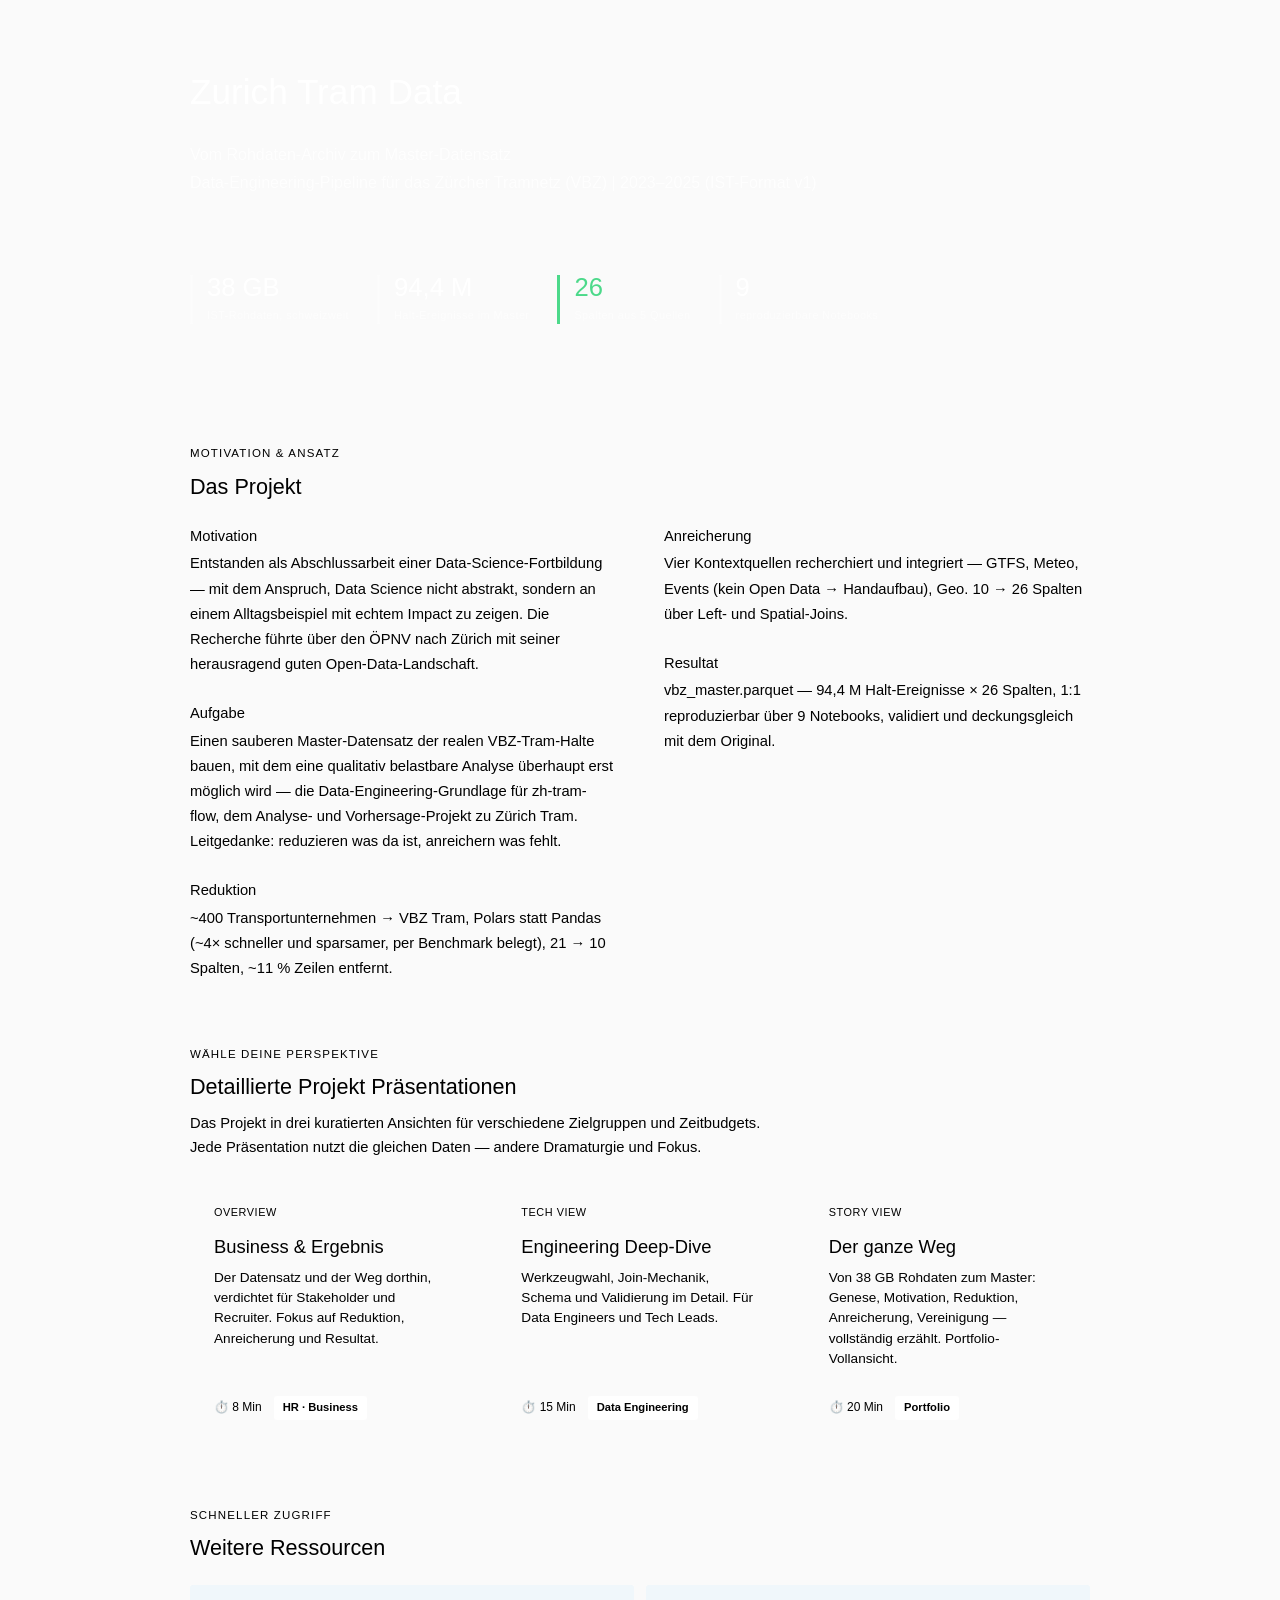
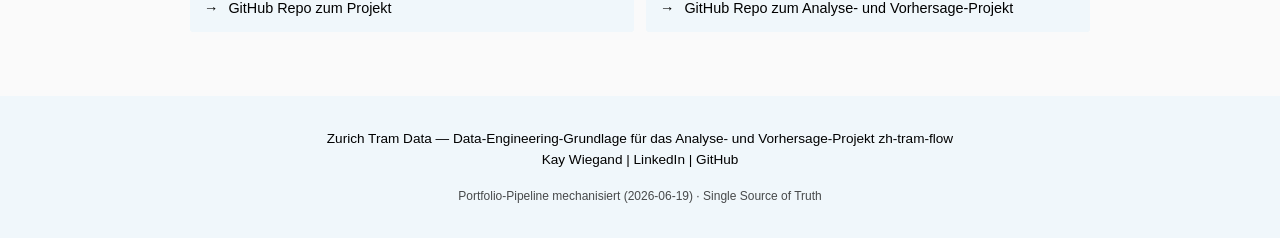
==== public/index.html @ 6fe92a24 "docs: Hub neu generiert (About-Spalten-Fix)" ====
<!DOCTYPE html>
<!--
  ⚙️  GENERIERT von scripts/generate_index_from_portfolio.py aus public/md/portfolio.md.
  NICHT public/index.html direkt editieren — wird beim nächsten Lauf überschrieben.
  Layout + kuratierte Hub-Copy hier im Template ändern.
  Dynamische Werte ({{...}}) kommen aus portfolio.md (Name, Zeitraum, URLs).

  Farb-/Typo-Tokens kommen per <link> aus css/slides.css (selbe Datei wie die Slides,
  wird von generate_html_from_json.py bereits nach public/css/ kopiert) — ein Theme-
  Wechsel (--card/--card-border in slides.css) zieht damit Hub und Slides gleichzeitig.
-->
<html lang="de">
<head>
  <meta charset="UTF-8">
  <meta name="viewport" content="width=device-width, initial-scale=1.0">
  <title>Zurich Tram Data — Portfolio</title>
  <link rel="stylesheet" href="css/slides.css">
  <style>
    * { margin: 0; padding: 0; box-sizing: border-box; }
    html { scroll-behavior: smooth; }
    body {
      font-family: var(--font-ui);
      color: var(--ink); line-height: 1.6; background: #FAFAFA;
    }

    /* ─── Header ─────────────────────────────── */
    header {
      background: var(--ink);
      color: white; padding: 4rem 2rem 3.5rem;
    }
    .header-inner { max-width: 900px; margin: 0 auto; }
    header h1 { font-size: 2.2rem; font-weight: 500; margin-bottom: 1.35rem; }
    header .tagline  { font-size: 1rem; opacity: 0.85; margin-bottom: 0.15rem; }
    header .subtitle { font-size: 1rem; opacity: 0.85; margin-bottom: 0; }

    /* KPI-Reihe wie E1 im Slide-System: Border-Left-Akzent, kein Kasten */
    .kpi-row { display: flex; gap: 28px; flex-wrap: wrap; margin-top: 5rem; }
    .kpi { border-left: 3px solid rgba(255,255,255,0.25); padding-left: 14px; text-align: left; }
    .kpi .v { font-size: 1.6rem; font-weight: 500; color: #fff; line-height: 1; }
    .kpi .l { font-size: 0.68rem; color: rgba(255,255,255,0.6); letter-spacing: 0.04em; margin-top: 6px; }
    .kpi.positive { border-left-color: var(--color-kpi-positive); }
    .kpi.positive .v { color: var(--color-kpi-positive); }
    .kpi.negative { border-left-color: var(--color-kpi-negative); }
    .kpi.negative .v { color: var(--color-kpi-negative); }
    .kpi.warning { border-left-color: var(--color-kpi-warning); }
    .kpi.warning .v { color: var(--color-kpi-warning); }

    /* ─── Main rhythm ────────────────────────────
       First block ↔ header  ==  block ↔ block  ==  last block ↔ footer  ==  4rem */
    main { max-width: 900px; margin: 0 auto; padding: 4rem 0 0; }
    section { margin-bottom: 4rem; }

    .section-label {
      font-size: 0.72rem; font-weight: 500; letter-spacing: 0.1em; text-transform: uppercase;
      color: var(--accent); margin-bottom: 0.6em;
    }
    h2 { font-size: 1.35rem; font-weight: 500; color: var(--navy); margin-bottom: 0.5rem; }
    .section-intro { font-size: 0.92rem; color: var(--ink-body); margin-bottom: 0.5rem; line-height: 1.6; }

    /* "Das Projekt" — zwei Spalten-Blöcke (Aufteilung kommt aus Python, linke Spalte
       immer >= rechte), jede Spalte stapelt ihre Items nach eigener Höhe statt
       CSS-Grid/Column-Balancing zu überlassen. */
    .about-grid {
      display: flex; gap: 3rem;
      margin-top: 1.2rem;
    }
    .about-col { flex: 1; min-width: 0; }
    @media (max-width: 760px) {
      .about-grid { flex-direction: column; gap: 0; }
    }
    .about-item {
      font-size: 0.92rem; color: var(--ink-body); line-height: 1.7;
      margin-bottom: 1.5rem;
    }
    .about-item:last-child { margin-bottom: 0; }
    /* Nur die Zwischenüberschrift (erstes Kind) wird block — inline <strong> im
       Fließtext (z.B. "Ja" als Betonung) bleibt normaler Fließtext. */
    .about-item > strong:first-child { display: block; color: var(--navy); font-weight: 500; margin-bottom: 0.2em; }

    /* ─── View Cards Grid (3 columns) — wie E2/E3 Karten: gefüllte Fläche, kein Rahmen ── */
    .view-grid {
      display: grid;
      grid-template-columns: 1fr 1fr 1fr;
      gap: 22px;
      margin-top: 1.4rem;
    }
    @media (max-width: 760px) {
      .view-grid { grid-template-columns: 1fr; }
    }

    .view-card {
      background: var(--card);
      padding: 22px 24px;
      border-radius: var(--radius-card);
      text-decoration: none; color: inherit;
      transition: background 0.15s, transform 0.15s;
      display: flex; flex-direction: column;
    }
    .view-card:hover { background: var(--card-border); transform: translateY(-2px); }

    .view-label {
      font-size: 0.68rem; font-weight: 500; letter-spacing: 0.05em; text-transform: uppercase;
      margin-bottom: 1em; color: var(--accent);
    }

    .view-card h3 { font-size: 1.15rem; font-weight: 500; color: var(--ink); margin-bottom: 6px; }
    .view-card .view-desc { font-size: 0.85rem; color: var(--ink-body); margin-bottom: 14px; line-height: 1.5; flex-grow: 1; }
    .view-meta { display: flex; gap: 12px; align-items: center; margin-top: 12px; flex-wrap: wrap; }
    .view-time { font-size: 0.75rem; color: var(--ink-soft); font-weight: 500; }
    .view-badge {
      font-size: 0.7rem; font-weight: 600; padding: 3px 9px; border-radius: var(--radius-box);
      background: #fff; color: var(--navy);
    }

    /* ─── Quick Links ─────────────────────────── */
    .links-section {
      padding: 0; margin-top: 1.2rem;
    }
    .links-grid {
      display: grid;
      grid-template-columns: repeat(auto-fit, minmax(180px, 1fr));
      gap: 12px;
    }
    .quick-link {
      display: flex; align-items: center; gap: 10px;
      padding: 12px 14px; border-radius: var(--radius-card);
      text-decoration: none; color: var(--accent);
      background: var(--bg-box-default);
      transition: background 0.15s, color 0.15s;
      font-size: 0.9rem; font-weight: 500;
    }
    .quick-link:hover { background: var(--card-border); color: var(--navy); }
    .quick-link::before { content: "→"; font-weight: 700; }

    /* ─── Footer ─────────────────────────── */
    footer {
      background: var(--bg-box-default); border-top: 1px solid var(--card-border);
      padding: 2rem; text-align: center; color: var(--ink-soft); font-size: 0.85rem;
      margin-top: 4rem;
    }
    footer a { color: var(--accent); text-decoration: none; }
    footer a:hover { text-decoration: underline; }
  </style>
</head>
<body>

<header>
  <div class="header-inner">
    <h1>Zurich Tram Data</h1>
    <p class="tagline">Vom Rohdaten-Archiv zum Master-Datensatz</p>
    <p class="subtitle">Data-Engineering-Pipeline für das Zürcher Tramnetz (VBZ) | 2023–2025 (IST-Format v1)</p>
    <div class="kpi-row">
      <div class="kpi">
        <div class="v">38 GB</div>
        <div class="l">IST-Rohdaten, schweizweit</div>
      </div>
      <div class="kpi">
        <div class="v">94,4 M</div>
        <div class="l">Halt-Ereignisse im Master</div>
      </div>
      <div class="kpi positive">
        <div class="v">26</div>
        <div class="l">Spalten aus 5 Quellen</div>
      </div>
      <div class="kpi">
        <div class="v">9</div>
        <div class="l">reproduzierbare Notebooks</div>
      </div>
    </div>
  </div>
</header>

<main>

  <!-- ─── Project Context ─────────────────────── -->
  <section>
    <div class="section-label">Motivation & Ansatz</div>
    <h2>Das Projekt</h2>
    <div class="about-grid">
      <div class="about-col">
        <div class="about-item"><strong>Motivation</strong>Entstanden als Abschlussarbeit einer Data-Science-Fortbildung — mit dem Anspruch, Data Science nicht abstrakt, sondern an einem Alltagsbeispiel mit echtem Impact zu zeigen. Die Recherche führte über den ÖPNV nach Zürich mit seiner herausragend guten Open-Data-Landschaft.</div>
        <div class="about-item"><strong>Aufgabe</strong>Einen sauberen Master-Datensatz der realen VBZ-Tram-Halte bauen, mit dem eine qualitativ belastbare Analyse überhaupt erst möglich wird — die Data-Engineering-Grundlage für zh-tram-flow, dem Analyse- und Vorhersage-Projekt zu Zürich Tram. Leitgedanke: reduzieren was da ist, anreichern was fehlt.</div>
        <div class="about-item"><strong>Reduktion</strong>~400 Transportunternehmen → VBZ Tram, Polars statt Pandas (~4× schneller und sparsamer, per Benchmark belegt), 21 → 10 Spalten, ~11 % Zeilen entfernt.</div>
      </div>
      <div class="about-col">
        <div class="about-item"><strong>Anreicherung</strong>Vier Kontextquellen recherchiert und integriert — GTFS, Meteo, Events (kein Open Data → Handaufbau), Geo. 10 → 26 Spalten über Left- und Spatial-Joins.</div>
        <div class="about-item"><strong>Resultat</strong>vbz_master.parquet — 94,4 M Halt-Ereignisse × 26 Spalten, 1:1 reproduzierbar über 9 Notebooks, validiert und deckungsgleich mit dem Original.</div>
      </div>
    </div>
  </section>

  <!-- ─── Drei Portfolio-Views ─────────────────────── -->
  <section>
    <div class="section-label">Wähle deine Perspektive</div>
    <h2>Detaillierte Projekt Präsentationen</h2>
    <p class="section-intro">
      Das Projekt in drei kuratierten Ansichten für verschiedene Zielgruppen und Zeitbudgets.<br>
      Jede Präsentation nutzt die gleichen Daten — andere Dramaturgie und Fokus.
    </p>

    <div class="view-grid">
      <a href="overview.html" class="view-card overview">
        <div class="view-label">Overview</div>
        <h3>Business & Ergebnis</h3>
        <p class="view-desc">Der Datensatz und der Weg dorthin, verdichtet für Stakeholder und Recruiter. Fokus auf Reduktion, Anreicherung und Resultat.</p>
        <div class="view-meta">
          <span class="view-time">⏱️ 8 Min</span>
          <span class="view-badge blue">HR · Business</span>
        </div>
      </a>
      <a href="techview.html" class="view-card techview">
        <div class="view-label">Tech View</div>
        <h3>Engineering Deep-Dive</h3>
        <p class="view-desc">Werkzeugwahl, Join-Mechanik, Schema und Validierung im Detail. Für Data Engineers und Tech Leads.</p>
        <div class="view-meta">
          <span class="view-time">⏱️ 15 Min</span>
          <span class="view-badge dark">Data Engineering</span>
        </div>
      </a>
      <a href="storyview.html" class="view-card storyview">
        <div class="view-label">Story View</div>
        <h3>Der ganze Weg</h3>
        <p class="view-desc">Von 38 GB Rohdaten zum Master: Genese, Motivation, Reduktion, Anreicherung, Vereinigung — vollständig erzählt. Portfolio-Vollansicht.</p>
        <div class="view-meta">
          <span class="view-time">⏱️ 20 Min</span>
          <span class="view-badge purple">Portfolio</span>
        </div>
      </a>
    </div>
  </section>

  <!-- ─── Quick Links ─────────────────────── -->
  <section>
    <div class="section-label">Schneller Zugriff</div>
    <h2>Weitere Ressourcen</h2>

    <div class="links-section">
      <div class="links-grid">
        <a href="https://github.com/kaywiegand/zh-tram-data" class="quick-link" target="_blank">GitHub Repo zum Projekt</a>
        <a href="https://github.com/kaywiegand/zh-tram-flow" class="quick-link" target="_blank">GitHub Repo zum Analyse- und Vorhersage-Projekt</a>
      </div>
    </div>
  </section>

</main>

<footer>
  <p>
    Zurich Tram Data — Data-Engineering-Grundlage für das Analyse- und Vorhersage-Projekt zh-tram-flow<br>
    Kay Wiegand |
    <a href="https://www.linkedin.com/in/kaywiegand/" target="_blank">LinkedIn</a> |
    <a href="https://github.com/kaywiegand" target="_blank">GitHub</a>
  </p>
  <p style="margin-top: 1rem; font-size: 0.75rem; opacity: 0.7;">
    Portfolio-Pipeline mechanisiert (2026-06-19) ·
    <a href="md/portfolio.md">Single Source of Truth</a>
  </p>
</footer>

</body>
</html>
---- public/css/slides.css ----
/* ============================================================
   Zurich Tram Flow — Slides Theme
   Single source of truth for all Reveal.js presentations.
   Used by: overview.html · storyview.html · techview.html

   TO CHANGE THEME: edit only the :root variables below.
   All colors, fonts, and spacing cascade from there.
   ============================================================ */

/* ── Theme Variables (swap here to change theme) ────────── */
:root {
  /* Brand colors */
  --color-primary:      #1a3a5c;   /* dark blue — headings, nav, strong */
  --color-accent:       #2E86AB;   /* mid blue  — h2 borders, links, subline */
  --color-positive:     #27ae60;   /* green     — good news, success */
  --color-warning:      #e67e22;   /* orange    — caution, amber states */
  --color-negative:     #c0392b;   /* red       — problems, bad metrics */

  /* Title slide (on dark gradient background) */
  --color-title-text:   #ffffff;
  --color-title-sub:    rgba(255,255,255,0.78);
  --color-title-meta:   rgba(255,255,255,0.32);
  --color-kpi-positive: #4cd98a;   /* bright green on dark bg */
  --color-kpi-negative: #ff7a7a;   /* bright red on dark bg */
  --color-kpi-warning:  #ffc66d;   /* bright amber on dark bg */

  /* Backgrounds */
  --bg-card:            #f5f9fc;
  --bg-box-default:     #f0f7fb;
  --bg-box-positive:    #f2faf5;
  --bg-box-negative:    #fdf3f2;
  --bg-box-warning:     #fdf8f0;
  --bg-table-alt:       #f7fafb;
  --bg-table-hl:        #e5f5ec;

  /* Text */
  --text-body:          #333;
  --text-muted:         #777;
  --text-caption:       #888;
  --text-strong:        #1a3a5c;   /* same as primary */

  /* Title slide gradient — change both stops to retheme */
  --gradient-title: linear-gradient(135deg, #1a3a5c 0%, #2E86AB 100%);

  /* Typography */
  --font-base-size:     21px;
  --font-ui:            -apple-system, BlinkMacSystemFont, "Segoe UI", sans-serif;

  /* Spacing — global corner radius (all rounded elements) */
  --radius-card:        3px;
  --radius-box:         3px;
}

/* ── Base ─────────────────────────────────── */
.reveal { font-size: var(--font-base-size); }
.reveal h1, .reveal h2, .reveal h3 { text-transform: none; }
.reveal h1 { font-size: 2.6em; color: var(--color-title-text); text-align: center; letter-spacing: -0.01em; margin-bottom: 0.2em; }
.reveal h2 { font-size: 1.65em; color: var(--color-primary); margin: 0 0 1.2em; text-align: left; line-height: 1.2; font-weight: 700; }
.reveal .subline { font-size: 0.8em; color: var(--color-accent); font-weight: 600; letter-spacing: 0.02em; margin-top: -1.7em; margin-bottom: 3.4em; text-align: left; display: block; }
.slide-kicker { font-size: 0.56em; font-weight: 700; letter-spacing: 0.14em; text-transform: uppercase; color: #a3acb8; margin-bottom: 0.3em; display: block; text-align: left; }
.slide-subtitle { font-size: 0.84em; color: var(--text-muted); margin-top: -0.8em; margin-bottom: 1.4em; line-height: 1.5; }
.reveal p, .reveal li { color: var(--text-body); line-height: 1.58; text-align: left; }
.reveal ul { margin: 0; padding-left: 1.1em; }
.reveal li { margin-bottom: 5px; font-size: 0.86em; }
.reveal strong { color: var(--text-strong); }
.reveal em { color: var(--color-accent); font-style: normal; font-weight: 600; }
.reveal .slide-number { display: none !important; }
.reveal img { max-width: 100%; border-radius: var(--radius-card); }

/* Tables: no cell borders, rounded header row (border-collapse: separate) */
.reveal table { width: 100%; border-collapse: separate; border-spacing: 0; font-size: 0.82em; margin: 0.4em 0; }
.reveal table th { background: var(--color-primary); color: #fff; padding: 7px 10px; text-align: left; font-weight: 600; }
.reveal table thead th:first-child { border-top-left-radius: var(--radius-card); }
.reveal table thead th:last-child  { border-top-right-radius: var(--radius-card); }
.reveal table td { padding: 7px 10px; vertical-align: top; }
.reveal table tr:nth-child(even) td { background: var(--bg-table-alt); }
tr.hl td { background: var(--bg-table-hl) !important; font-weight: 600; }
.caption { font-size: 0.63em; color: var(--text-caption); margin-top: 4px; text-align: center; font-style: italic; }

/* Content slides are left-aligned (override reveal's default centering).
   Title / closing slides keep centered text via the more specific rule below. */
.reveal .slides > section { text-align: left; }
.reveal .slides > section.title-slide { text-align: center; }

/* ── Nav bar ──────────────────────────────────── */
#nav {
  position: fixed; top: 0; left: 0; right: 0; height: 34px;
  background: var(--color-primary); display: none;
  z-index: 9999; padding: 0 14px; gap: 0;
}
#nav .chs { display: flex; flex: 1; gap: 2px; }
#nav .ch { flex: 1; text-align: center; font-size: 10px; font-family: var(--font-ui); font-weight: 600; color: rgba(255,255,255,0.4); padding: 5px 3px; cursor: pointer; border-radius: 3px; transition: all 0.18s; line-height: 1.3; overflow: hidden; text-overflow: ellipsis; white-space: nowrap; }
#nav .ch .n { display: block; font-size: 7px; letter-spacing: 0.1em; text-transform: uppercase; opacity: 0.55; margin-bottom: 1px; }
#nav .ch:hover { color: rgba(255,255,255,0.78); background: rgba(255,255,255,0.08); }
#nav .ch.active { color: #fff; background: rgba(46,134,171,0.5); }
#nav .ch.done { color: rgba(255,255,255,0.52); }
.reveal .controls { display: none !important; }
.reveal .progress { display: none !important; }

/* ── Slide ticks ──────────────────────────────── */
#slideticks {
  position: fixed;
  bottom: 12px;
  left: 0; right: 0;
  height: 60px;
  display: flex;
  align-items: flex-end;
  justify-content: space-between;
  padding: 0 130px;
  z-index: 9998;
  pointer-events: none;
}
.stk-wrap {
  position: relative;
  display: flex;
  flex-direction: column;
  align-items: center;
  gap: 3px;
  flex-shrink: 0;
  width: 22px;
  cursor: pointer;
  pointer-events: auto;
}
/* Large invisible click target around each tick (does not shift layout) */
.stk-wrap::before {
  content: "";
  position: absolute;
  left: 50%; transform: translateX(-50%);
  width: 36px; top: -16px; bottom: -6px;
}
/* Chapter label above the tick line — transparent by default */
.stk-ch-label {
  display: block;
  height: 11px;
  line-height: 11px;
  font-size: 8px;
  font-family: var(--font-ui);
  color: transparent;
  white-space: nowrap;
  max-width: 86px;
  overflow: hidden;
  text-overflow: ellipsis;
  text-align: left;
  letter-spacing: 0.02em;
  transition: color 0.18s, font-weight 0.18s;
  align-self: flex-start;
  margin-left: 50%;   /* label starts at tick center */
}
.stk {
  width: 1px;
  height: 11px;  /* regular = half of chapter tick */
  background: rgba(26, 58, 92, 0.2);
  border-radius: 1px;
  transition: background 0.18s, width 0.12s, height 0.12s;
}
.stk-num {
  font-size: 10px;
  line-height: 1;
  color: rgba(26, 58, 92, 0.3);
  font-family: var(--font-ui);
  font-variant-numeric: tabular-nums;
  transition: color 0.18s;
}
.stk-wrap.stk-past .stk     { background: rgba(26, 58, 92, 0.5); }
.stk-wrap.stk-past .stk-num { color: rgba(26, 58, 92, 0.5); }
.stk-wrap.stk-current .stk     { background: var(--color-primary); width: 2px; height: 28px; }
.stk-wrap.stk-current .stk-num { color: var(--color-primary); font-weight: 700; }
/* Chapter start ticks: taller + visible label */
.stk-wrap.stk-chapter .stk-ch-label       { color: rgba(26, 58, 92, 0.32); }
.stk-wrap.stk-chapter .stk                { height: 26px; }
.stk-wrap.stk-chapter.stk-current .stk-ch-label { color: var(--color-primary); font-weight: 700; }
/* Light hover on marker + number */
.stk-wrap:hover .stk     { background: rgba(26, 58, 92, 0.6); }
.stk-wrap:hover .stk-num { color: rgba(26, 58, 92, 0.7); }

/* ── Prev / next arrows (flank the tick bar) ───── */
.nav-arrow {
  position: fixed;
  bottom: 12px;
  height: 60px;
  width: 60px;
  display: flex;
  align-items: center;
  justify-content: center;
  z-index: 9999;
  cursor: pointer;
  pointer-events: auto;
  font-size: 40px;
  font-weight: 700;
  line-height: 1;
  color: rgba(26, 58, 92, 0.55);
  user-select: none;
  padding: 0;
  transition: color 0.18s;
}
.nav-arrow:hover { color: var(--color-primary); }
#nav-prev { left: 16px; }
#nav-next { right: 16px; }
.nav-arrow.nav-hidden { display: none; }

/* ── Left nav — Xusni-style (Variant B) ─────────── */
#leftnav {
  position: fixed;
  left: 14px;
  top: 50%;
  transform: translateY(-50%);
  z-index: 9998;
  display: flex;
  flex-direction: column;
  padding: 16px 0;
  border-left: 1px solid rgba(26, 58, 92, 0.1);
}
.ln-item {
  display: flex;
  align-items: center;
  gap: 6px;
  height: 9px;
  cursor: pointer;
  padding-left: 4px;
}
.ln-item.ln-chapter          { height: 20px; margin-top: 8px; }
.ln-item.ln-chapter:first-child { margin-top: 0; }
.ln-tick {
  width: 5px;
  height: 1px;
  background: rgba(26, 58, 92, 0.18);
  flex-shrink: 0;
  transition: width 0.18s, height 0.18s, background 0.18s;
}
.ln-item.ln-chapter  .ln-tick { width: 9px; background: rgba(26, 58, 92, 0.28); }
.ln-item.ln-past     .ln-tick { background: rgba(26, 58, 92, 0.42); }
.ln-item.ln-current  .ln-tick { width: 16px; height: 2px; background: var(--color-accent); }
.ln-item:hover       .ln-tick { background: var(--color-accent); }
.ln-label {
  font-size: 7px;
  color: rgba(26, 58, 92, 0.3);
  font-family: var(--font-ui);
  white-space: nowrap;
  letter-spacing: 0.08em;
  text-transform: uppercase;
  max-width: 110px;
  overflow: hidden;
  text-overflow: ellipsis;
  transition: color 0.18s, font-weight 0.18s;
}
.ln-item.ln-current .ln-label { color: var(--color-accent); font-weight: 700; letter-spacing: 0.04em; }
.ln-item:hover      .ln-label { color: var(--color-accent); }

/* ── Nav variant toggle ──────────────────────────── */
body:not(.nav-left) #leftnav                { display: none !important; }
body.nav-left       #slideticks             { display: none !important; }
body.nav-left       #progress-track        { display: none !important; }

/* ── Custom progress bar ──────────────────────── */
#progress-track {
  position: fixed;
  bottom: 0;
  left: 130px; right: 130px;
  height: 10px;
  background: rgba(26, 58, 92, 0.1);
  z-index: 9997;
}
#progress-fill {
  height: 100%;
  background: var(--color-primary);
  width: 0%;
  transition: width 0.25s ease;
}

/* ── Nav inverted (on dark title / closing slides) ── */
body.nav-invert .stk                              { background: rgba(255,255,255,0.4); }
body.nav-invert .stk-num                          { color: rgba(255,255,255,0.55); }
body.nav-invert .stk-wrap.stk-past .stk           { background: rgba(255,255,255,0.6); }
body.nav-invert .stk-wrap.stk-past .stk-num       { color: rgba(255,255,255,0.6); }
body.nav-invert .stk-wrap.stk-current .stk        { background: #fff; }
body.nav-invert .stk-wrap.stk-current .stk-num    { color: #fff; }
body.nav-invert .stk-wrap.stk-chapter .stk-ch-label              { color: rgba(255,255,255,0.55); }
body.nav-invert .stk-wrap.stk-chapter.stk-current .stk-ch-label  { color: #fff; }
body.nav-invert .stk-wrap:hover .stk              { background: #fff; }
body.nav-invert .stk-wrap:hover .stk-num          { color: #fff; }
body.nav-invert .nav-arrow                        { color: rgba(255,255,255,0.55); }
body.nav-invert .nav-arrow:hover                  { color: #fff; }
body.nav-invert #progress-track                   { background: rgba(255,255,255,0.2); }
body.nav-invert #progress-fill                    { background: #fff; }

/* ── Title slide ──────────────────────────────── */
.title-slide { display: flex !important; flex-direction: column; align-items: center; justify-content: center; text-align: center; }
.title-slide .sub { color: rgba(255,255,255,0.78); font-size: 0.98em; line-height: 1.5; margin-top: 0.6em; }
.title-slide .kpi-row { display: flex; gap: 14px; margin-top: 1.8em; justify-content: center; }
.title-slide .kpi { background: rgba(255,255,255,0.12); border-radius: var(--radius-card); padding: 12px 20px; text-align: center; }
.title-slide .kpi .v { font-size: 1.8em; font-weight: 700; color: var(--color-title-text); }
.title-slide .kpi .l { font-size: 0.62em; color: rgba(255,255,255,0.6); margin-top: 4px; line-height: 1.4; }
/* Start-CTA: nutzt .closing-links als Wrapper (gleiche Skalierung), nur der margin-top ist eigen */
.title-cta { margin-top: 2.4em; }
.title-cta .c-link { cursor: pointer; }
.title-slide .kpi.red   .v { color: var(--color-kpi-negative); }
.title-slide .kpi.amber .v { color: var(--color-kpi-warning); }
.title-slide .kpi.green .v { color: var(--color-kpi-positive); }
.title-slide .meta { color: var(--color-title-meta); font-size: 0.68em; margin-top: 2em; }

/* ── Layout ───────────────────────────────────── */
.cols { display: flex; gap: 26px; align-items: flex-start; }
.cols > div { flex: 1; }
.w60 { flex: 1.5 !important; } .w40 { flex: 0.67 !important; }
.w55 { flex: 1.22 !important; } .w45 { flex: 0.82 !important; }
.w50 { flex: 1 !important; }

/* ── Boxes ────────────────────────────────────── */
.box { background: var(--bg-box-default); padding: 9px 13px; border-radius: var(--radius-box); margin: 7px 0; font-size: 0.85em; line-height: 1.6; }
.box.red   { background: var(--bg-box-negative); }
.box.green { background: var(--bg-box-positive); }
.box.amber { background: var(--bg-box-warning); }

/* ── Metrics (= figures) ──────────────────────── */
.metric-row { display: flex; gap: 10px; margin: 8px 0; }
.metric { flex: 1; background: var(--bg-card); border-radius: var(--radius-card); padding: 11px 12px; text-align: left; }
.metric .val { font-size: 1.8em; font-weight: 700; color: var(--color-primary); line-height: 1.05; }
.metric .lbl { font-size: 0.62em; color: var(--text-muted); margin-top: 4px; line-height: 1.4; }
.metric.good .val { color: var(--color-positive); }
.metric.warn .val { color: var(--color-warning); }
.metric.bad  .val { color: var(--color-negative); }

/* ── Agenda / Inhalt slide — two columns (title left, chapters right) ── */
.agenda-cols { display: flex; gap: 48px; align-items: flex-start; margin-top: 0.4em; }
.agenda-head { flex: 0 0 36%; }
.agenda-head .subline { margin-bottom: 0; }
.agenda-list { flex: 1; display: flex; flex-direction: column; }
.agenda-list .ag-item { display: flex; align-items: baseline; gap: 14px; padding: 7px 0; }
.agenda-list .ag-num { color: var(--color-accent); font-weight: 700; font-size: 0.85em; min-width: 1.5em; font-variant-numeric: tabular-nums; }
.agenda-list .ag-label { color: var(--color-primary); font-weight: 600; font-size: 0.98em; }
.agenda-list .ag-sub { color: var(--text-muted); font-size: 0.8em; line-height: 1.4; margin: 0 0 2px 1.5em; padding-left: 14px; }

/* ── Fact + text rows (figures_with_context, scenarios) ── */
.kv-list { display: flex; flex-direction: column; gap: 10px; }
.kv-row { display: flex; gap: 12px; align-items: stretch; }
.kv-fact { flex: 0 0 118px; background: var(--bg-card); border-radius: var(--radius-card); padding: 10px 10px; text-align: left; display: flex; flex-direction: column; align-items: flex-start; justify-content: center; }
.kv-fact .fv { font-size: 1.55em; font-weight: 700; color: var(--color-primary); line-height: 1; }
.kv-fact .fl { font-size: 0.6em; color: var(--text-muted); margin-top: 5px; line-height: 1.4; }
.kv-fact.red   .fv { color: var(--color-negative); }
.kv-fact.green .fv { color: var(--color-positive); }
.kv-fact.amber .fv { color: var(--color-warning); }
.kv-text { flex: 1; background: #f8fbfd; border-radius: var(--radius-card); padding: 10px 14px; font-size: 0.82em; color: #444; line-height: 1.55; display: flex; align-items: center; }

/* ── Myth-busting (contrasts) ─────────────────── */
.myth-rows { display: flex; flex-direction: column; gap: 24px; margin-top: 0.6em; }
.myth-row-pair { display: flex; gap: 10px; align-items: stretch; }
.myth-assume { background: var(--bg-box-negative); border-radius: var(--radius-box); padding: 12px 14px; color: #6a1414; }
.myth-finding { background: var(--bg-box-positive); border-radius: var(--radius-box); padding: 12px 14px; color: #1a4a2e; }
/* Box-Titel (wie pf-title) + Icon mit Abstand zum Text */
.myth-label { display: block; font-size: 0.68em; font-weight: 700; text-transform: uppercase; letter-spacing: 0.08em; margin-bottom: 7px; }
.myth-assume .myth-label { color: #b3403a; }
.myth-finding .myth-label { color: #2e8a56; }
.myth-assume .myth-label::before { content: "✗  "; }
.myth-finding .myth-label::before { content: "✓  "; }
.myth-text { font-size: 0.8em; line-height: 1.5; }
.myth-row-pair .myth-assume { flex: 1; margin: 0; }
.myth-row-pair .myth-arrow { display: flex; align-items: center; color: var(--color-accent); font-size: 1.3em; flex-shrink: 0; padding: 0 2px; }
.myth-row-pair .myth-finding { flex: 1; margin: 0; }

/* ── Variant badge ────────────────────────────── */
.var-badge { display: inline-block; font-size: 0.65em; font-weight: 700; letter-spacing: 0.1em; text-transform: uppercase; background: var(--color-accent); color: #fff; border-radius: var(--radius-box); padding: 2px 9px; margin-bottom: 6px; }
.var-badge.v2 { background: #6c5ce7; }

/* ── Steps (process steps) ────────────────────── */
.steps { display: flex; align-items: stretch; gap: 5px; margin: 10px 0 0; }
.step { flex: 1; background: var(--bg-card); border-radius: var(--radius-card); padding: 12px 14px; text-align: left; }
.step .sn { font-size: 1.6em; font-weight: 700; color: var(--color-accent); line-height: 1; margin-bottom: 4px; }
.step .sl { font-size: 0.72em; font-weight: 700; color: var(--color-primary); margin-bottom: 6px; text-transform: uppercase; letter-spacing: 0.07em; display: block; }
.step p { font-size: 0.75em; color: #444; margin: 0; line-height: 1.45; text-align: left; }
.step-arrow { display: flex; align-items: center; color: var(--color-accent); font-size: 1.5em; padding: 0 1px; flex-shrink: 0; }

/* ── Hero number ──────────────────────────────── */
.hero { text-align: center; margin: 0.5em 0 0.6em; }
.hero .hv { font-size: 3.2em; font-weight: 700; color: var(--color-positive); line-height: 1; }
.hero .hl { font-size: 0.76em; color: #555; margin-top: 5px; line-height: 1.5; }

/* ── Recommendation cards ─────────────────────── */
.reco-grid { display: grid; grid-template-columns: 1fr 1fr; gap: 12px; margin-top: 10px; }
.reco { background: var(--bg-card); border-radius: var(--radius-card); padding: 13px 15px; }
.reco .rn { font-size: 0.67em; font-weight: 700; letter-spacing: 0.09em; text-transform: uppercase; color: var(--color-accent); margin-bottom: 5px; }
.reco strong { display: block; font-size: 0.88em; color: var(--color-primary); margin-bottom: 7px; line-height: 1.35; }
.reco ul { padding-left: 1em; margin: 0; }
.reco li { font-size: 0.78em; color: #444; margin-bottom: 4px; }

/* ── Projektrahmen / Tools cards ──────────────── */
.pf-grid { display: grid; grid-template-columns: 1fr 1fr; gap: 12px; margin-top: 0.7em; }
.pf-card { background: var(--bg-card); border-radius: var(--radius-card); padding: 13px 15px; }
.pf-card .pf-title { font-size: 0.7em; font-weight: 700; letter-spacing: 0.09em; text-transform: uppercase; color: var(--color-accent); margin-bottom: 7px; }
.pf-card ul { padding-left: 1em; margin: 0; }
.pf-card li { font-size: 0.81em; color: #444; margin-bottom: 4px; line-height: 1.45; }
/* Nummern-Badge vor dem Section-Label (sections numbered: true) */
.pf-num { display: inline-flex; align-items: center; justify-content: center; width: 1.5em; height: 1.5em; border-radius: 50%; background: var(--color-accent); color: #fff; font-size: 0.85em; margin-right: 0.5em; vertical-align: middle; }
/* Text-Variante (sections layout: text) — Label + Punkte als zweispaltiger Fließtext */
.sec-text { column-count: 2; column-gap: 2.4em; margin-top: 0.7em; }
.sec-text-block { break-inside: avoid; margin-bottom: 0.9em; font-size: 0.85em; line-height: 1.5; color: #444; }
.sec-text-label { display: block; font-weight: 700; color: var(--color-accent); text-transform: uppercase; font-size: 0.82em; letter-spacing: 0.05em; margin-bottom: 2px; }

/* ── Info-cols ────────────────────────────────── */
.info-cols { display: flex; gap: 12px; margin-top: 1.2em; }
.info-col { flex: 1; border-radius: var(--radius-card); padding: 12px 16px; }
.info-col.blue  { background: var(--bg-box-default); }
.info-col.green { background: var(--bg-box-positive); }
.info-col strong { color: var(--color-primary); }
.info-col.green strong { color: #1a6640; }
.info-col span { font-size: 0.85em; color: #555; }

/* ── Statement callout (emphatic sentence) ────── */
.reveal blockquote.statement {
  font-size: 1.12em; line-height: 1.55; color: var(--color-primary);
  font-weight: 400; text-align: center; max-width: 860px;
  margin: 0.7em auto; padding: 0.4em 0.6em;
  background: none; box-shadow: none; border: none; font-style: normal;
}
.reveal blockquote.statement::before,
.reveal blockquote.statement::after { content: none; }
/* In a two-column layout the statement reads as left-aligned body text */
.cols .reveal blockquote.statement,
.cols blockquote.statement { text-align: left; max-width: none; margin: 0; font-size: 1.05em; }

/* ── Reine Text-Slides ─────────────────────────
   1 Aussage → zentrierte Lead (medium); 2–5 → zweispaltig light, randlos */
.statement-lead { text-align: center; font-size: 1.3em; font-weight: 500; color: var(--color-primary);
  max-width: 780px; margin: 0.4em auto 0; line-height: 1.5; }
.statement-cols { display: flex; align-items: flex-start; gap: 2.8em; margin-top: 0.2em; }
.statement-col { flex: 1; margin: 0; font-weight: 300; font-size: 1.0em;
  line-height: 1.6; color: #2d3748; }

/* ── Zweispaltiges Bild-Layout (vertikale Bilder): Text links, Bild rechts ── */
.chart-cols { display: flex; align-items: center; gap: 2.5em; }
.chart-cols-head { flex: 0 0 40%; }
.chart-cols-caption { font-size: 0.82em; color: var(--text-muted); line-height: 1.55; margin-top: 0.4em; }
.chart-cols-img { flex: 1; display: flex; justify-content: center; }
.chart-cols-img img { max-width: 100%; max-height: 62vh; }

/* ── Evidence chain (sequence of reasoning) ───── */
.ev-chain { display: flex; flex-direction: column; gap: 7px; max-width: 36%; margin: 0.6em auto 0; }
.ev-step { display: flex; align-items: flex-start; gap: 12px; padding: 9px 12px; background: var(--bg-card); border-radius: var(--radius-card); }
.ev-circle { width: 26px; height: 26px; border-radius: 50%; background: var(--color-accent); color: #fff; display: flex; align-items: center; justify-content: center; font-weight: 700; font-size: 0.85em; flex-shrink: 0; margin-top: 1px; }
.ev-body strong { display: block; color: var(--color-primary); font-size: 0.9em; margin-bottom: 2px; }
.ev-body span { font-size: 0.78em; color: #555; line-height: 1.45; }
.ev-arrow { padding: 1px 0 1px 13px; color: #b0c8d8; font-size: 0.95em; line-height: 1; }
.ev-step.climax { background: var(--bg-box-positive); }
.ev-step.climax .ev-circle { background: var(--color-positive); }
.ev-step.climax .ev-body strong { color: #1e7a45; }

/* ── Chart: one full-size image per slide (no shadow) ── */
.chart-single { text-align: center; margin: 0.3em 0; }
.chart-single .chart-tile { display: inline-block; border-radius: var(--radius-card); overflow: hidden; text-decoration: none; max-width: 100%; }
.chart-single img { max-width: 100%; max-height: 520px; display: block; }
.chart-single .caption { margin-top: 6px; }
.chart-tile-html { display: flex; align-items: center; justify-content: center; gap: 6px; background: var(--bg-box-default); border-radius: var(--radius-card); padding: 13px 10px; text-decoration: none; color: var(--color-accent); font-size: 0.8em; font-weight: 700; }

/* ── Link grid (slide context) ────────────────── */
.links-grid { display: grid; grid-template-columns: repeat(auto-fit, minmax(200px, 1fr)); gap: 12px; margin-top: 0.6em; }
.quick-link { display: flex; align-items: center; gap: 10px; padding: 12px 14px; border-radius: var(--radius-card); text-decoration: none; color: var(--color-accent); background: var(--bg-box-default); font-size: 0.85em; font-weight: 600; }
.quick-link::before { content: "→"; font-weight: 700; }

/* ── Closing stats + links ────────────────────── */
.closing-stats { display: flex; gap: 10px; justify-content: center; flex-wrap: wrap; margin-bottom: 1.6em; }
.closing-stat { background: rgba(255,255,255,0.10); border-radius: var(--radius-card); padding: 9px 16px; text-align: center; }
.closing-stat .v { font-size: 1.4em; font-weight: 700; color: #fff; line-height: 1; }
.closing-stat .v.green { color: var(--color-kpi-positive); }
.closing-stat .l { font-size: 0.58em; color: rgba(255,255,255,0.5); margin-top: 3px; }
.closing-links { display: flex; gap: 18px; justify-content: center; font-size: 0.72em; margin-top: 2.8em; }
.closing-links a, .c-link { display: flex; align-items: center; gap: 7px; padding: 8px 16px; border-radius: var(--radius-card); text-decoration: none; color: rgba(255,255,255,0.85); background: rgba(255,255,255,0.10); font-size: 0.95em; font-weight: 500; }
.c-link::before { content: "→"; font-weight: 700; }
.closing-links a:hover, .c-link:hover { background: rgba(255,255,255,0.18); }
.closing-divider { width: 60px; border-top: 1px solid rgba(255,255,255,0.2); margin: 0.8em auto; }

/* ── Closing ──────────────────────────────────── */
.closing { display: flex !important; flex-direction: column; align-items: center; justify-content: center; text-align: center; }
.closing h2 { font-size: 1.75em; color: #fff; border-bottom: none; text-align: center; line-height: 1.35; max-width: 760px; }
.closing .sub { font-size: 0.9em; color: rgba(255,255,255,0.68); margin-top: 0.9em; max-width: 640px; line-height: 1.7; }
.closing .subline { color: rgba(255,255,255,0.7); text-align: center; }
.closing blockquote.statement { color: rgba(255,255,255,0.92); max-width: 720px; font-weight: 500; margin: 0.5em auto 0; }
.closing .arrow-row { display: flex; gap: 18px; margin-top: 1.8em; justify-content: center; align-items: center; }
.closing .kpi-box { background: rgba(255,255,255,0.12); border-radius: var(--radius-card); padding: 14px 24px; text-align: center; min-width: 120px; }
.closing .kpi-box .v { font-size: 2.1em; font-weight: 700; color: #fff; }
.closing .kpi-box.red   .v { color: var(--color-kpi-negative); }
.closing .kpi-box.green .v { color: var(--color-kpi-positive); }
.closing .kpi-box .l { font-size: 0.64em; color: rgba(255,255,255,0.55); margin-top: 4px; }

/* ── Highlighted best row (comparison table) ──── */
tr.hl-green td { background: var(--bg-box-positive) !important; font-weight: 700; }
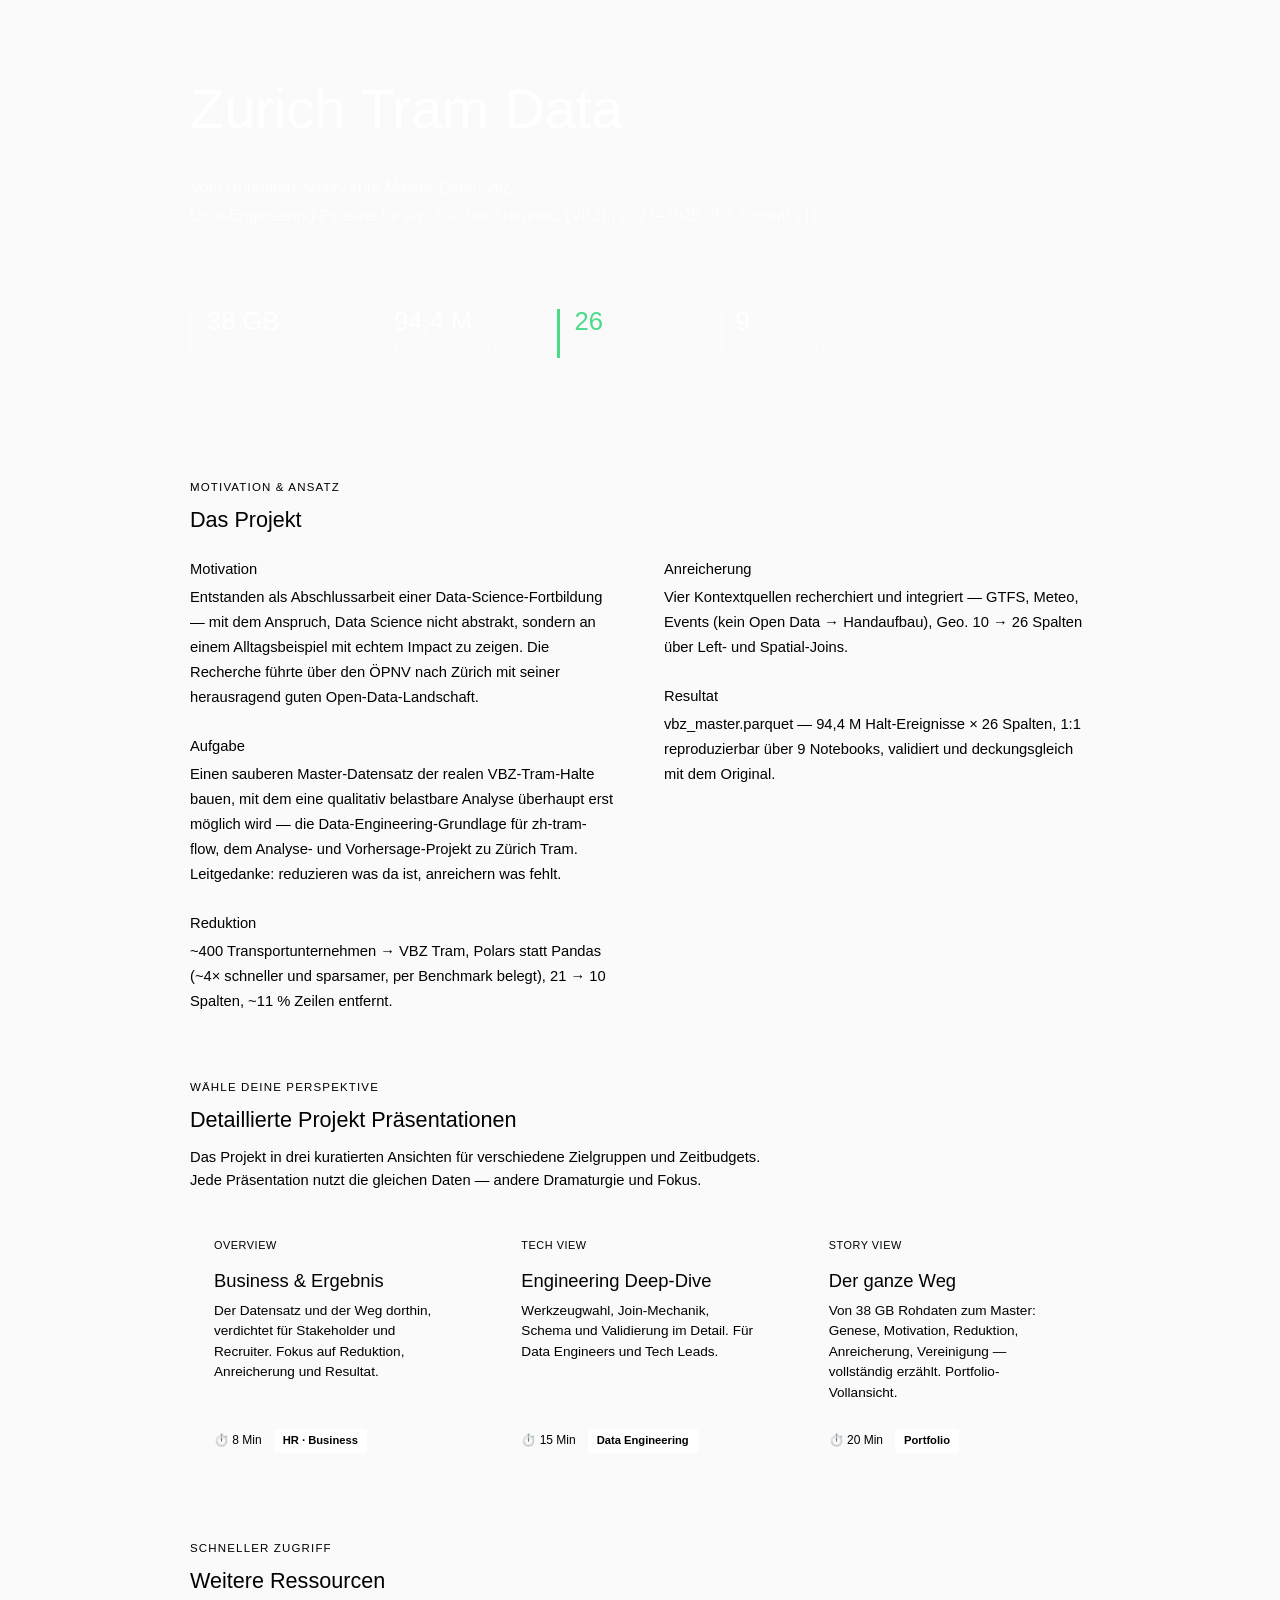
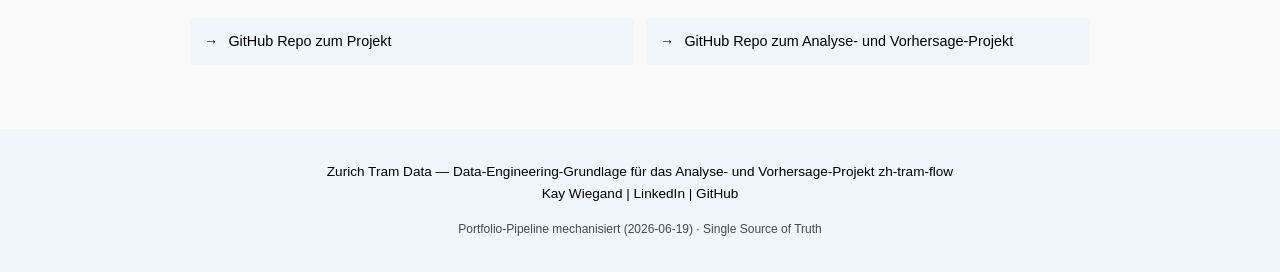
==== commit 12f9b1b2: "docs: Hub neu generiert (h1-Fix)" ====
--- a/public/index.html
+++ b/public/index.html
@@ -29,7 +29,7 @@
       color: white; padding: 4rem 2rem 3.5rem;
     }
     .header-inner { max-width: 900px; margin: 0 auto; }
-    header h1 { font-size: 2.2rem; font-weight: 500; margin-bottom: 1.35rem; }
+    header h1 { font-size: 3.5rem; font-weight: 100; margin-bottom: 1.35rem; }
     header .tagline  { font-size: 1rem; opacity: 0.85; margin-bottom: 0.15rem; }
     header .subtitle { font-size: 1rem; opacity: 0.85; margin-bottom: 0; }
 
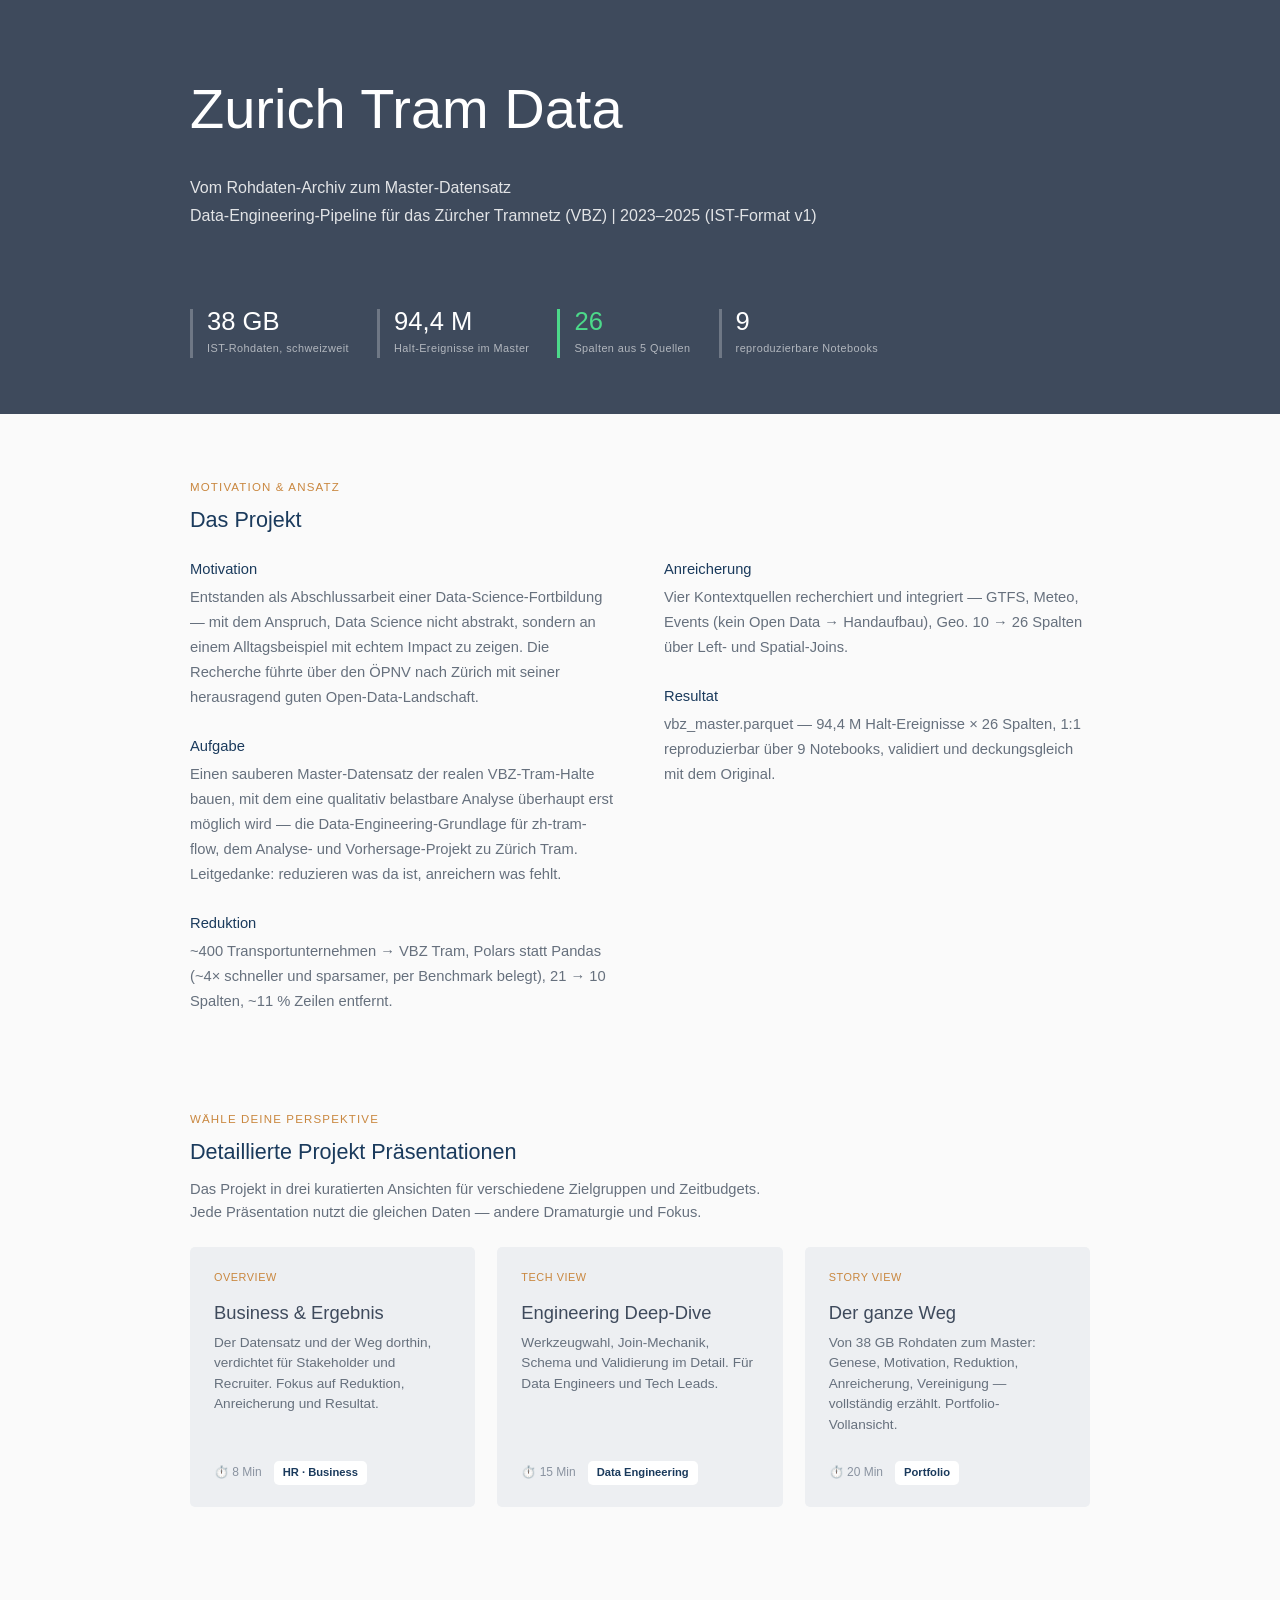
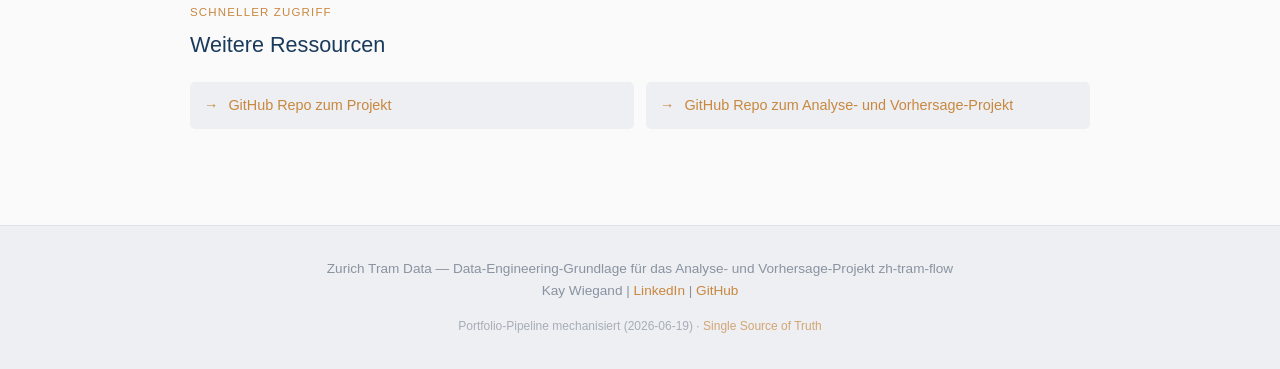
==== commit f67258eb: "docs: Hub neu generiert (section-Abstand)" ====
--- a/public/index.html
+++ b/public/index.html
@@ -48,7 +48,7 @@
     /* ─── Main rhythm ────────────────────────────
        First block ↔ header  ==  block ↔ block  ==  last block ↔ footer  ==  4rem */
     main { max-width: 900px; margin: 0 auto; padding: 4rem 0 0; }
-    section { margin-bottom: 4rem; }
+    section { margin-bottom: 6rem; }
 
     .section-label {
       font-size: 0.72rem; font-weight: 500; letter-spacing: 0.1em; text-transform: uppercase;
--- a/public/css/slides.css
+++ b/public/css/slides.css
@@ -1,20 +1,24 @@
 /* ============================================================
-   Zurich Tram Flow — Slides Theme
+   Slide-System v2 — 12-Spalten-Raster, L1–L7 Layouts, E1–E17 Elemente
    Single source of truth for all Reveal.js presentations.
    Used by: overview.html · storyview.html · techview.html
 
    TO CHANGE THEME: edit only the :root variables below.
    All colors, fonts, and spacing cascade from there.
+   Design-Spec: docs/styleguide-v2-source.html (Referenz, adoptiert aus css-style-guides/b/)
    ============================================================ */
 
 /* ── Theme Variables (swap here to change theme) ────────── */
 :root {
-  /* Brand colors */
-  --color-primary:      #1a3a5c;   /* dark blue — headings, nav, strong */
-  --color-accent:       #2E86AB;   /* mid blue  — h2 borders, links, subline */
-  --color-positive:     #27ae60;   /* green     — good news, success */
-  --color-warning:      #e67e22;   /* orange    — caution, amber states */
-  --color-negative:     #c0392b;   /* red       — problems, bad metrics */
+  /* Core palette */
+  --navy:               #1a3a5c;   /* dark blue — headings, nav, dark surfaces */
+  --accent:             #C9873F;   /* warm gold — one accent active per slide */
+  --ink:                #3E4A5C;   /* strong text, card headings */
+  --ink-body:           #66707D;   /* running body text */
+  --ink-soft:           #8A93A0;   /* captions, muted labels */
+  --positive:           #4C9C7B;   /* good news, success */
+  --warning:            #d98a3d;   /* caution, amber states */
+  --negative:           #c0392b;   /* problems, bad metrics */
 
   /* Title slide (on dark gradient background) */
   --color-title-text:   #ffffff;
@@ -24,75 +28,95 @@
   --color-kpi-negative: #ff7a7a;   /* bright red on dark bg */
   --color-kpi-warning:  #ffc66d;   /* bright amber on dark bg */
 
-  /* Backgrounds */
-  --bg-card:            #f5f9fc;
-  --bg-box-default:     #f0f7fb;
-  --bg-box-positive:    #f2faf5;
-  --bg-box-negative:    #fdf3f2;
-  --bg-box-warning:     #fdf8f0;
-  --bg-table-alt:       #f7fafb;
-  --bg-table-hl:        #e5f5ec;
-
-  /* Text */
-  --text-body:          #333;
-  --text-muted:         #777;
-  --text-caption:       #888;
-  --text-strong:        #1a3a5c;   /* same as primary */
+  /* Card surfaces — swap these two to retheme (Beige/Blau/Grün, siehe Styleguide §5) */
+  --card:               #EDEFF2;
+  --card-border:        #DCE2E8;
+
+  /* Sentiment-tinted surfaces (boxes, facts) — default folgt --card, damit die zwei
+     Swap-Variablen wirklich die ganze Palette bestimmen (Styleguide v2 §5) */
+  --bg-box-default:     var(--card);
+  --bg-box-positive:    #eef6f0;
+  --bg-box-negative:    #fbeeec;
+  --bg-box-warning:     #faf0e3;
+  --bg-table-alt:       #FAF8F4;
+  --bg-table-hl:        #eef6f0;
 
   /* Title slide gradient — change both stops to retheme */
-  --gradient-title: linear-gradient(135deg, #1a3a5c 0%, #2E86AB 100%);
+  --gradient-title: linear-gradient(135deg, #1a3a5c 0%, #3E4A5C 100%);
 
   /* Typography */
   --font-base-size:     21px;
   --font-ui:            -apple-system, BlinkMacSystemFont, "Segoe UI", sans-serif;
 
   /* Spacing — global corner radius (all rounded elements) */
-  --radius-card:        3px;
-  --radius-box:         3px;
+  --radius-card:        5px;
+  --radius-box:         5px;
+
+  /* Raster (Styleguide v2 §2): Canvas 1024×720, Rand 56/56/40, feste Kopfzone 170px */
+  --frame-side:         56px;
+  --frame-bottom:       40px;
+  --head-zone:          170px;
 }
 
 /* ── Base ─────────────────────────────────── */
 .reveal { font-size: var(--font-base-size); }
 .reveal h1, .reveal h2, .reveal h3 { text-transform: none; }
 .reveal h1 { font-size: 2.6em; color: var(--color-title-text); text-align: center; letter-spacing: -0.01em; margin-bottom: 0.2em; }
-.reveal h2 { font-size: 1.65em; color: var(--color-primary); margin: 0 0 1.2em; text-align: left; line-height: 1.2; font-weight: 700; }
-.reveal .subline { font-size: 0.8em; color: var(--color-accent); font-weight: 600; letter-spacing: 0.02em; margin-top: -1.7em; margin-bottom: 3.4em; text-align: left; display: block; }
-.slide-kicker { font-size: 0.56em; font-weight: 700; letter-spacing: 0.14em; text-transform: uppercase; color: #a3acb8; margin-bottom: 0.3em; display: block; text-align: left; }
-.slide-subtitle { font-size: 0.84em; color: var(--text-muted); margin-top: -0.8em; margin-bottom: 1.4em; line-height: 1.5; }
-.reveal p, .reveal li { color: var(--text-body); line-height: 1.58; text-align: left; }
+.reveal h2 { font-size: 1.85em; color: var(--navy); margin: 0 0 0.4em; text-align: left; line-height: 1.3; font-weight: 500; }
+.reveal .subline { font-size: 0.86em; color: var(--ink-body); font-weight: 400; letter-spacing: normal; margin-top: 0; margin-bottom: 0; max-width: 68ch; text-align: left; display: block; line-height: 1.5; }
+.slide-kicker { font-size: 0.68em; font-weight: 500; letter-spacing: 0.1em; text-transform: uppercase; color: var(--accent); margin-bottom: 0.6em; display: block; text-align: left; }
+.slide-subtitle { font-size: 0.84em; color: var(--ink-body); margin-top: -0.8em; margin-bottom: 1.4em; line-height: 1.5; }
+.reveal p, .reveal li { color: var(--ink-body); line-height: 1.5; text-align: left; }
 .reveal ul { margin: 0; padding-left: 1.1em; }
 .reveal li { margin-bottom: 5px; font-size: 0.86em; }
-.reveal strong { color: var(--text-strong); }
-.reveal em { color: var(--color-accent); font-style: normal; font-weight: 600; }
+.reveal strong { color: var(--ink); }
+.reveal em { color: var(--accent); font-style: normal; font-weight: 600; }
 .reveal .slide-number { display: none !important; }
 .reveal img { max-width: 100%; border-radius: var(--radius-card); }
 
+/* Content slides: fixed 56/56/40 frame around the content, so every slide sits
+   in the same canvas position regardless of what's inside (Styleguide v2 §2). */
+.reveal .slides > section { text-align: left; padding: var(--frame-side) var(--frame-side) var(--frame-bottom); box-sizing: border-box; }
+/* display:flex nur auf der aktiven Slide setzen — sonst überschreibt es Reveal.js'
+   eigenes display:none für inaktive Slides und alle Slides werden gleichzeitig sichtbar.
+   !important nötig, weil Reveal.js beim Wechsel display:block INLINE auf die aktive
+   Slide setzt (per JS) — das schlägt jede normale Stylesheet-Regel, exakt das gleiche
+   Problem, das .title-slide/.closing weiter unten schon mit !important lösen. */
+.reveal .slides > section.present { display: flex !important; flex-direction: column; }
+.reveal .slides > section.title-slide,
+.reveal .slides > section.closing { text-align: center; padding: 0; }
+/* Head zone: kicker + h2 + subline stack naturally at the top of .slide-head, which
+   reserves the fixed 170px zone — subline always sits directly under the title,
+   regardless of title length (was previously min-height on h2 alone, which pushed
+   subline down towards the content zone instead of anchoring it to the title). */
+.slide-head { min-height: var(--head-zone); }
+/* Elemente schrumpfen auf ihren Inhalt und zentrieren sich als Gruppe vertikal in der
+   Inhaltszone (Styleguide v2 Prinzip 3) — einzige Ausnahme ist E1 KPI-Reihe (volle Höhe).
+   Trennlinie sitzt hier (nicht an .subline), damit sie an derselben Stelle steht, egal
+   ob eine Subline vorhanden ist oder nicht. */
+.content-zone { flex: 1; display: flex; flex-direction: column; justify-content: center; min-height: 0; border-top: 1px solid #f5f5f5; padding-top: 18px; }
+
 /* Tables: no cell borders, rounded header row (border-collapse: separate) */
 .reveal table { width: 100%; border-collapse: separate; border-spacing: 0; font-size: 0.82em; margin: 0.4em 0; }
-.reveal table th { background: var(--color-primary); color: #fff; padding: 7px 10px; text-align: left; font-weight: 600; }
+.reveal table th { background: var(--navy); color: #fff; padding: 7px 10px; text-align: left; font-weight: 600; }
 .reveal table thead th:first-child { border-top-left-radius: var(--radius-card); }
 .reveal table thead th:last-child  { border-top-right-radius: var(--radius-card); }
 .reveal table td { padding: 7px 10px; vertical-align: top; }
 .reveal table tr:nth-child(even) td { background: var(--bg-table-alt); }
 tr.hl td { background: var(--bg-table-hl) !important; font-weight: 600; }
-.caption { font-size: 0.63em; color: var(--text-caption); margin-top: 4px; text-align: center; font-style: italic; }
-
-/* Content slides are left-aligned (override reveal's default centering).
-   Title / closing slides keep centered text via the more specific rule below. */
-.reveal .slides > section { text-align: left; }
-.reveal .slides > section.title-slide { text-align: center; }
+.caption { font-size: 0.63em; color: var(--ink-soft); margin-top: 4px; text-align: center; font-style: italic; }
 
 /* ── Nav bar ──────────────────────────────────── */
 #nav {
   position: fixed; top: 0; left: 0; right: 0; height: 34px;
-  background: var(--color-primary); display: none;
+  background: var(--navy); display: none;
   z-index: 9999; padding: 0 14px; gap: 0;
 }
 #nav .chs { display: flex; flex: 1; gap: 2px; }
 #nav .ch { flex: 1; text-align: center; font-size: 10px; font-family: var(--font-ui); font-weight: 600; color: rgba(255,255,255,0.4); padding: 5px 3px; cursor: pointer; border-radius: 3px; transition: all 0.18s; line-height: 1.3; overflow: hidden; text-overflow: ellipsis; white-space: nowrap; }
 #nav .ch .n { display: block; font-size: 7px; letter-spacing: 0.1em; text-transform: uppercase; opacity: 0.55; margin-bottom: 1px; }
 #nav .ch:hover { color: rgba(255,255,255,0.78); background: rgba(255,255,255,0.08); }
-#nav .ch.active { color: #fff; background: rgba(46,134,171,0.5); }
+#nav .ch.active { color: #fff; background: rgba(201,135,63,0.5); }
 #nav .ch.done { color: rgba(255,255,255,0.52); }
 .reveal .controls { display: none !important; }
 .reveal .progress { display: none !important; }
@@ -163,12 +187,12 @@
 }
 .stk-wrap.stk-past .stk     { background: rgba(26, 58, 92, 0.5); }
 .stk-wrap.stk-past .stk-num { color: rgba(26, 58, 92, 0.5); }
-.stk-wrap.stk-current .stk     { background: var(--color-primary); width: 2px; height: 28px; }
-.stk-wrap.stk-current .stk-num { color: var(--color-primary); font-weight: 700; }
+.stk-wrap.stk-current .stk     { background: var(--navy); width: 2px; height: 28px; }
+.stk-wrap.stk-current .stk-num { color: var(--navy); font-weight: 700; }
 /* Chapter start ticks: taller + visible label */
 .stk-wrap.stk-chapter .stk-ch-label       { color: rgba(26, 58, 92, 0.32); }
 .stk-wrap.stk-chapter .stk                { height: 26px; }
-.stk-wrap.stk-chapter.stk-current .stk-ch-label { color: var(--color-primary); font-weight: 700; }
+.stk-wrap.stk-chapter.stk-current .stk-ch-label { color: var(--navy); font-weight: 700; }
 /* Light hover on marker + number */
 .stk-wrap:hover .stk     { background: rgba(26, 58, 92, 0.6); }
 .stk-wrap:hover .stk-num { color: rgba(26, 58, 92, 0.7); }
@@ -193,7 +217,7 @@
   padding: 0;
   transition: color 0.18s;
 }
-.nav-arrow:hover { color: var(--color-primary); }
+.nav-arrow:hover { color: var(--navy); }
 #nav-prev { left: 16px; }
 #nav-next { right: 16px; }
 .nav-arrow.nav-hidden { display: none; }
@@ -229,8 +253,8 @@
 }
 .ln-item.ln-chapter  .ln-tick { width: 9px; background: rgba(26, 58, 92, 0.28); }
 .ln-item.ln-past     .ln-tick { background: rgba(26, 58, 92, 0.42); }
-.ln-item.ln-current  .ln-tick { width: 16px; height: 2px; background: var(--color-accent); }
-.ln-item:hover       .ln-tick { background: var(--color-accent); }
+.ln-item.ln-current  .ln-tick { width: 16px; height: 2px; background: var(--accent); }
+.ln-item:hover       .ln-tick { background: var(--accent); }
 .ln-label {
   font-size: 7px;
   color: rgba(26, 58, 92, 0.3);
@@ -243,8 +267,8 @@
   text-overflow: ellipsis;
   transition: color 0.18s, font-weight 0.18s;
 }
-.ln-item.ln-current .ln-label { color: var(--color-accent); font-weight: 700; letter-spacing: 0.04em; }
-.ln-item:hover      .ln-label { color: var(--color-accent); }
+.ln-item.ln-current .ln-label { color: var(--accent); font-weight: 700; letter-spacing: 0.04em; }
+.ln-item:hover      .ln-label { color: var(--accent); }
 
 /* ── Nav variant toggle ──────────────────────────── */
 body:not(.nav-left) #leftnav                { display: none !important; }
@@ -262,7 +286,7 @@
 }
 #progress-fill {
   height: 100%;
-  background: var(--color-primary);
+  background: var(--navy);
   width: 0%;
   transition: width 0.25s ease;
 }
@@ -305,20 +329,30 @@
 .w55 { flex: 1.22 !important; } .w45 { flex: 0.82 !important; }
 .w50 { flex: 1 !important; }
 
+/* ── 12-Spalten-Grid (Styleguide v2 §2/§6) ──────
+   Utility für Elemente, die sich über L1–L7 verteilen. Spans per Inline-Style
+   (grid-template-columns/gap) aus dem Generator, Grundverhalten hier. ── */
+.g12 { display: grid; grid-template-columns: repeat(12, 1fr); align-items: center; }
+.g12.top { align-items: flex-start; }
+
 /* ── Boxes ────────────────────────────────────── */
-.box { background: var(--bg-box-default); padding: 9px 13px; border-radius: var(--radius-box); margin: 7px 0; font-size: 0.85em; line-height: 1.6; }
+.box { background: var(--bg-box-default); padding: 9px 13px; border-radius: var(--radius-box); margin: 7px 0; font-size: 0.85em; line-height: 1.6; color: var(--ink-body); }
 .box.red   { background: var(--bg-box-negative); }
 .box.green { background: var(--bg-box-positive); }
 .box.amber { background: var(--bg-box-warning); }
 
-/* ── Metrics (= figures) ──────────────────────── */
-.metric-row { display: flex; gap: 10px; margin: 8px 0; }
-.metric { flex: 1; background: var(--bg-card); border-radius: var(--radius-card); padding: 11px 12px; text-align: left; }
-.metric .val { font-size: 1.8em; font-weight: 700; color: var(--color-primary); line-height: 1.05; }
-.metric .lbl { font-size: 0.62em; color: var(--text-muted); margin-top: 4px; line-height: 1.4; }
-.metric.good .val { color: var(--color-positive); }
-.metric.warn .val { color: var(--color-warning); }
-.metric.bad  .val { color: var(--color-negative); }
+/* ── E1 — KPI-Reihe (figures) ─────────────────── */
+.metric-row { display: grid; grid-template-columns: repeat(4, 1fr); gap: 24px; }
+.metric { border-left: 3px solid var(--card-border); padding-left: 18px; text-align: left; display: flex; flex-direction: column; justify-content: center; }
+.metric .val { font-size: 2em; font-weight: 800; color: var(--ink); line-height: 1; }
+.metric .lbl { font-size: 0.62em; color: var(--ink-soft); margin-top: 8px; line-height: 1.4; }
+.metric.good .val { border-left-color: var(--positive); }
+.metric.good .val { color: var(--positive); }
+.metric.good { border-left-color: var(--positive); }
+.metric.warn { border-left-color: var(--warning); }
+.metric.warn .val { color: var(--warning); }
+.metric.bad  { border-left-color: var(--negative); }
+.metric.bad  .val { color: var(--negative); }
 
 /* ── Agenda / Inhalt slide — two columns (title left, chapters right) ── */
 .agenda-cols { display: flex; gap: 48px; align-items: flex-start; margin-top: 0.4em; }
@@ -326,20 +360,24 @@
 .agenda-head .subline { margin-bottom: 0; }
 .agenda-list { flex: 1; display: flex; flex-direction: column; }
 .agenda-list .ag-item { display: flex; align-items: baseline; gap: 14px; padding: 7px 0; }
-.agenda-list .ag-num { color: var(--color-accent); font-weight: 700; font-size: 0.85em; min-width: 1.5em; font-variant-numeric: tabular-nums; }
-.agenda-list .ag-label { color: var(--color-primary); font-weight: 600; font-size: 0.98em; }
-.agenda-list .ag-sub { color: var(--text-muted); font-size: 0.8em; line-height: 1.4; margin: 0 0 2px 1.5em; padding-left: 14px; }
+.agenda-list .ag-num { color: var(--accent); font-weight: 700; font-size: 0.85em; min-width: 1.5em; font-variant-numeric: tabular-nums; }
+.agenda-list .ag-label { color: var(--navy); font-weight: 600; font-size: 0.98em; }
+.agenda-list .ag-sub { color: var(--ink-body); font-size: 0.8em; line-height: 1.4; margin: 0 0 2px 1.5em; padding-left: 14px; }
+.agenda { display: flex; flex-direction: column; gap: 4px; }
+.agenda .agenda-item { display: flex; align-items: baseline; gap: 14px; padding: 6px 0; }
+.agenda .num { color: var(--accent); font-weight: 700; font-size: 0.85em; min-width: 1.5em; }
+.agenda .label { color: var(--navy); font-weight: 600; font-size: 0.98em; }
 
 /* ── Fact + text rows (figures_with_context, scenarios) ── */
 .kv-list { display: flex; flex-direction: column; gap: 10px; }
 .kv-row { display: flex; gap: 12px; align-items: stretch; }
-.kv-fact { flex: 0 0 118px; background: var(--bg-card); border-radius: var(--radius-card); padding: 10px 10px; text-align: left; display: flex; flex-direction: column; align-items: flex-start; justify-content: center; }
-.kv-fact .fv { font-size: 1.55em; font-weight: 700; color: var(--color-primary); line-height: 1; }
-.kv-fact .fl { font-size: 0.6em; color: var(--text-muted); margin-top: 5px; line-height: 1.4; }
-.kv-fact.red   .fv { color: var(--color-negative); }
-.kv-fact.green .fv { color: var(--color-positive); }
-.kv-fact.amber .fv { color: var(--color-warning); }
-.kv-text { flex: 1; background: #f8fbfd; border-radius: var(--radius-card); padding: 10px 14px; font-size: 0.82em; color: #444; line-height: 1.55; display: flex; align-items: center; }
+.kv-fact { flex: 0 0 118px; background: var(--card); border-radius: var(--radius-card); padding: 10px 10px; text-align: left; display: flex; flex-direction: column; align-items: flex-start; justify-content: center; }
+.kv-fact .fv { font-size: 1.55em; font-weight: 700; color: var(--ink); line-height: 1; }
+.kv-fact .fl { font-size: 0.6em; color: var(--ink-soft); margin-top: 5px; line-height: 1.4; }
+.kv-fact.red   .fv { color: var(--negative); }
+.kv-fact.green .fv { color: var(--positive); }
+.kv-fact.amber .fv { color: var(--warning); }
+.kv-text { flex: 1; background: var(--bg-box-default); border-radius: var(--radius-card); padding: 10px 14px; font-size: 0.82em; color: var(--ink-body); line-height: 1.55; display: flex; align-items: center; }
 
 /* ── Myth-busting (contrasts) ─────────────────── */
 .myth-rows { display: flex; flex-direction: column; gap: 24px; margin-top: 0.6em; }
@@ -348,65 +386,118 @@
 .myth-finding { background: var(--bg-box-positive); border-radius: var(--radius-box); padding: 12px 14px; color: #1a4a2e; }
 /* Box-Titel (wie pf-title) + Icon mit Abstand zum Text */
 .myth-label { display: block; font-size: 0.68em; font-weight: 700; text-transform: uppercase; letter-spacing: 0.08em; margin-bottom: 7px; }
-.myth-assume .myth-label { color: #b3403a; }
-.myth-finding .myth-label { color: #2e8a56; }
+.myth-assume .myth-label { color: var(--negative); }
+.myth-finding .myth-label { color: var(--positive); }
 .myth-assume .myth-label::before { content: "✗  "; }
 .myth-finding .myth-label::before { content: "✓  "; }
 .myth-text { font-size: 0.8em; line-height: 1.5; }
 .myth-row-pair .myth-assume { flex: 1; margin: 0; }
-.myth-row-pair .myth-arrow { display: flex; align-items: center; color: var(--color-accent); font-size: 1.3em; flex-shrink: 0; padding: 0 2px; }
+.myth-row-pair .myth-arrow { display: flex; align-items: center; color: var(--accent); font-size: 1.3em; flex-shrink: 0; padding: 0 2px; }
 .myth-row-pair .myth-finding { flex: 1; margin: 0; }
 
 /* ── Variant badge ────────────────────────────── */
-.var-badge { display: inline-block; font-size: 0.65em; font-weight: 700; letter-spacing: 0.1em; text-transform: uppercase; background: var(--color-accent); color: #fff; border-radius: var(--radius-box); padding: 2px 9px; margin-bottom: 6px; }
-.var-badge.v2 { background: #6c5ce7; }
-
-/* ── Steps (process steps) ────────────────────── */
-.steps { display: flex; align-items: stretch; gap: 5px; margin: 10px 0 0; }
-.step { flex: 1; background: var(--bg-card); border-radius: var(--radius-card); padding: 12px 14px; text-align: left; }
-.step .sn { font-size: 1.6em; font-weight: 700; color: var(--color-accent); line-height: 1; margin-bottom: 4px; }
-.step .sl { font-size: 0.72em; font-weight: 700; color: var(--color-primary); margin-bottom: 6px; text-transform: uppercase; letter-spacing: 0.07em; display: block; }
-.step p { font-size: 0.75em; color: #444; margin: 0; line-height: 1.45; text-align: left; }
-.step-arrow { display: flex; align-items: center; color: var(--color-accent); font-size: 1.5em; padding: 0 1px; flex-shrink: 0; }
+.var-badge { display: inline-block; font-size: 0.65em; font-weight: 700; letter-spacing: 0.1em; text-transform: uppercase; background: var(--accent); color: #fff; border-radius: var(--radius-box); padding: 2px 9px; margin-bottom: 6px; }
+.var-badge.v2 { background: var(--navy); }
+
+/* ── E7 — Steps (process steps) ───────────────── */
+.steps { display: grid; gap: 20px; margin: 10px 0 0; }
+.step { position: relative; padding-top: 2.6em; padding-left: 20px; text-align: left; border-left: 1px solid var(--card-border); }
+.step .sn { position: absolute; top: 0; left: 18px; width: 1.8em; height: 1.8em; border-radius: 50%; background: var(--navy); color: #fff; font-size: 0.8em; font-weight: 800; display: flex; align-items: center; justify-content: center; line-height: 1; }
+.step .sl { font-size: 0.85em; font-weight: 700; color: var(--ink); margin-bottom: 0.3em; text-transform: none; letter-spacing: normal; display: block; }
+.step p { font-size: 0.72em; color: var(--ink-body); margin: 0; line-height: 1.5; text-align: left; }
+
+/* ── E8 — Timeline (vertical, connecting line) ── */
+.timeline { position: relative; display: flex; flex-direction: column; gap: 20px; padding-left: 4px; }
+.timeline::before { content: ""; position: absolute; left: 28px; top: -50px; bottom: -50px; width: 1px; background: var(--card-border); }
+.tl-item { position: relative; display: flex; gap: 18px; align-items: flex-start; z-index: 1; }
+.tl-num { width: 44px; height: 44px; border-radius: 11px; background: #fff; border: 2px solid var(--accent); display: flex; align-items: center; justify-content: center; font-weight: 800; font-size: 0.85em; color: var(--accent); flex: none; }
+.tl-item h4 { font-size: 0.88em; font-weight: 700; margin: 0 0 0.25em; color: var(--ink); }
+.tl-item p { font-size: 0.76em; color: var(--ink-body); margin: 0; line-height: 1.5; }
+.tl-item.climax .tl-num { background: var(--positive); border-color: var(--positive); color: #fff; }
+.tl-item.climax h4 { color: var(--positive); }
+
+/* ── E9 — Horizontale Timeline ─────────────────── */
+.h-timeline { display: flex; flex-direction: column; gap: 20px; }
+.ht-line-row { position: relative; display: flex; }
+.ht-line-row::before { content: ""; position: absolute; top: 7px; left: 0; right: 0; height: 1px; background: var(--card-border); }
+.ht-dot-wrap { flex: 1; display: flex; justify-content: center; }
+.ht-dot { width: 14px; height: 14px; border-radius: 50%; background: var(--navy); position: relative; z-index: 1; }
+.ht-labels { display: flex; }
+.ht-label { flex: 1; text-align: center; padding: 0 10px; }
+.ht-label h4 { font-size: 0.85em; font-weight: 700; margin: 0 0 0.35em; color: var(--ink); }
+.ht-label p { font-size: 0.72em; color: var(--ink-body); margin: 0; line-height: 1.5; }
 
 /* ── Hero number ──────────────────────────────── */
 .hero { text-align: center; margin: 0.5em 0 0.6em; }
-.hero .hv { font-size: 3.2em; font-weight: 700; color: var(--color-positive); line-height: 1; }
-.hero .hl { font-size: 0.76em; color: #555; margin-top: 5px; line-height: 1.5; }
+.hero .hv { font-size: 3.2em; font-weight: 700; color: var(--positive); line-height: 1; }
+.hero .hl { font-size: 0.76em; color: var(--ink-body); margin-top: 5px; line-height: 1.5; }
 
 /* ── Recommendation cards ─────────────────────── */
-.reco-grid { display: grid; grid-template-columns: 1fr 1fr; gap: 12px; margin-top: 10px; }
-.reco { background: var(--bg-card); border-radius: var(--radius-card); padding: 13px 15px; }
-.reco .rn { font-size: 0.67em; font-weight: 700; letter-spacing: 0.09em; text-transform: uppercase; color: var(--color-accent); margin-bottom: 5px; }
-.reco strong { display: block; font-size: 0.88em; color: var(--color-primary); margin-bottom: 7px; line-height: 1.35; }
+.reco-grid { display: grid; grid-template-columns: repeat(2, 1fr); gap: 22px; margin-top: 10px; }
+.reco { background: var(--card); border-radius: var(--radius-card); padding: 18px 22px; }
+.reco .rn { font-size: 0.68em; font-weight: 500; letter-spacing: 0.05em; text-transform: uppercase; color: var(--accent); margin-bottom: 1em; }
+.reco strong { display: block; font-size: 0.88em; color: var(--ink); margin-bottom: 7px; line-height: 1.35; }
 .reco ul { padding-left: 1em; margin: 0; }
-.reco li { font-size: 0.78em; color: #444; margin-bottom: 4px; }
-
-/* ── Projektrahmen / Tools cards ──────────────── */
-.pf-grid { display: grid; grid-template-columns: 1fr 1fr; gap: 12px; margin-top: 0.7em; }
-.pf-card { background: var(--bg-card); border-radius: var(--radius-card); padding: 13px 15px; }
-.pf-card .pf-title { font-size: 0.7em; font-weight: 700; letter-spacing: 0.09em; text-transform: uppercase; color: var(--color-accent); margin-bottom: 7px; }
+.reco li { font-size: 0.82em; color: var(--ink-body); margin-bottom: 4px; }
+
+/* ── E2/E3 — Karten (sections, tools) ─────────── */
+.pf-grid { display: grid; grid-template-columns: repeat(2, 1fr); gap: 28px; margin-top: 0.7em; }
+.pf-grid.top { align-items: flex-start; }
+.pf-card { background: var(--card); border-radius: var(--radius-card); padding: 22px 24px; }
+.pf-card .pf-title { font-size: 0.68em; font-weight: 500; letter-spacing: 0.05em; text-transform: uppercase; color: var(--accent); margin-bottom: 1em; }
+.pf-card p { font-size: 0.82em; color: var(--ink-body); line-height: 1.5; margin: 0; }
 .pf-card ul { padding-left: 1em; margin: 0; }
-.pf-card li { font-size: 0.81em; color: #444; margin-bottom: 4px; line-height: 1.45; }
+.pf-card li { font-size: 0.81em; color: var(--ink-body); margin-bottom: 4px; line-height: 1.5; }
 /* Nummern-Badge vor dem Section-Label (sections numbered: true) */
-.pf-num { display: inline-flex; align-items: center; justify-content: center; width: 1.5em; height: 1.5em; border-radius: 50%; background: var(--color-accent); color: #fff; font-size: 0.85em; margin-right: 0.5em; vertical-align: middle; }
+.pf-num { display: inline-flex; align-items: center; justify-content: center; width: 1.5em; height: 1.5em; border-radius: 50%; background: var(--accent); color: #fff; font-size: 0.85em; margin-right: 0.5em; vertical-align: middle; }
 /* Text-Variante (sections layout: text) — Label + Punkte als zweispaltiger Fließtext */
 .sec-text { column-count: 2; column-gap: 2.4em; margin-top: 0.7em; }
-.sec-text-block { break-inside: avoid; margin-bottom: 0.9em; font-size: 0.85em; line-height: 1.5; color: #444; }
-.sec-text-label { display: block; font-weight: 700; color: var(--color-accent); text-transform: uppercase; font-size: 0.82em; letter-spacing: 0.05em; margin-bottom: 2px; }
-
-/* ── Info-cols ────────────────────────────────── */
-.info-cols { display: flex; gap: 12px; margin-top: 1.2em; }
-.info-col { flex: 1; border-radius: var(--radius-card); padding: 12px 16px; }
-.info-col.blue  { background: var(--bg-box-default); }
-.info-col.green { background: var(--bg-box-positive); }
-.info-col strong { color: var(--color-primary); }
-.info-col.green strong { color: #1a6640; }
-.info-col span { font-size: 0.85em; color: #555; }
-
-/* ── Statement callout (emphatic sentence) ────── */
+.sec-text-block { break-inside: avoid; margin-bottom: 0.9em; font-size: 0.85em; line-height: 1.5; color: var(--ink-body); }
+.sec-text-label { display: block; font-weight: 700; color: var(--accent); text-transform: uppercase; font-size: 0.82em; letter-spacing: 0.05em; margin-bottom: 2px; }
+
+/* ── E4 — Rings (Donut-Ringe, nur echte Anteile) ── */
+.rings { display: grid; gap: 28px; justify-items: center; align-items: center; }
+.ring-wrap { text-align: center; }
+.ring { width: 132px; height: 132px; border-radius: 50%; margin: 0 auto 14px; display: flex; align-items: center; justify-content: center; }
+.ring-inner { width: 126px; height: 126px; border-radius: 50%; background: #fff; display: flex; align-items: center; justify-content: center; font-weight: 100; font-size: 2em; color: var(--ink); }
+.ring-wrap .l { font-size: 0.72em; font-weight: 700; color: var(--ink); }
+
+/* ── E5 — Ring + Value (gleichwertig nebeneinander) ── */
+.combo { display: grid; gap: 28px; justify-items: center; align-items: center; }
+.value-peer { text-align: center; }
+.value-peer .v { font-size: 2.4em; font-weight: 500; color: var(--ink); line-height: 1; }
+.value-peer .l { font-size: 0.72em; font-weight: 700; margin-top: 0.4em; color: var(--ink); }
+
+/* ── E6 — Box-Grid (3 neutral + 1 hervorgehoben) ── */
+.box-grid { display: grid; grid-template-columns: repeat(2, 1fr); gap: 22px; }
+.box-item { border: 1px solid var(--card-border); border-left: 3px solid var(--ink); border-radius: var(--radius-box); padding: 18px 22px; font-size: 0.85em; font-weight: 600; color: var(--ink); }
+.box-item.highlight { border: 1.5px solid var(--accent); border-left: 1.5px solid var(--accent); }
+
+/* ── E10 — Funnel (echte Verengung/Filterung) ──── */
+.funnel { display: flex; flex-direction: column; gap: 3px; }
+.fu-step { background: var(--card); border: 1px solid var(--card-border); display: flex; align-items: center; justify-content: center; font-size: 0.85em; font-weight: 700; color: var(--ink); padding: 16px; margin: 0 auto; box-sizing: border-box; }
+
+/* ── E11 — Process Arrows (kompakt, ohne Erklärtext) ── */
+.arrows { display: flex; gap: 14px; }
+.arrow-chip { flex: 1; background: var(--card); border: 1px solid var(--card-border); padding: 18px 22px; text-align: center; font-weight: 800; font-size: 0.88em; color: var(--ink); clip-path: polygon(0 0, 92% 0, 100% 50%, 92% 100%, 0 100%, 8% 50%); }
+
+/* ── E12 — Value-Row (große Zahlen, optional Zitat) ── */
+.value-row { display: grid; gap: 28px; justify-items: center; }
+.value-item { text-align: center; }
+.value-item .v { font-size: 3em; font-weight: 500; color: var(--accent); line-height: 1; }
+.value-item .l { font-size: 0.72em; font-weight: 700; margin-top: 0.35em; color: var(--ink); }
+.value-item .d { font-size: 0.68em; color: var(--ink-soft); margin-top: 0.25em; line-height: 1.5; }
+.quote { font-style: italic; color: var(--ink-body); font-size: 0.88em; line-height: 1.5; }
+
+/* ── E13 — Fact-Grid (dichtes Zahlen-Raster) ───── */
+.fact-grid { display: grid; grid-template-columns: repeat(5, 1fr); gap: 2px; background: var(--card-border); }
+.fact-cell { background: #fff; display: flex; flex-direction: column; align-items: center; justify-content: center; gap: 3px; padding: 16px 6px; }
+.fact-cell .v { font-size: 1.4em; font-weight: 500; color: var(--accent); }
+.fact-cell .l { font-size: 0.55em; color: var(--ink-soft); text-align: center; line-height: 1.25; }
+
+/* ── E15/E17 — Statement callout (emphatic sentence) ── */
 .reveal blockquote.statement {
-  font-size: 1.12em; line-height: 1.55; color: var(--color-primary);
+  font-size: 1.12em; line-height: 1.55; color: var(--navy);
   font-weight: 400; text-align: center; max-width: 860px;
   margin: 0.7em auto; padding: 0.4em 0.6em;
   background: none; box-shadow: none; border: none; font-style: normal;
@@ -417,42 +508,55 @@
 .cols .reveal blockquote.statement,
 .cols blockquote.statement { text-align: left; max-width: none; margin: 0; font-size: 1.05em; }
 
-/* ── Reine Text-Slides ─────────────────────────
-   1 Aussage → zentrierte Lead (medium); 2–5 → zweispaltig light, randlos */
-.statement-lead { text-align: center; font-size: 1.3em; font-weight: 500; color: var(--color-primary);
-  max-width: 780px; margin: 0.4em auto 0; line-height: 1.5; }
+/* ── E14–E17 — Reine Text-Slides ────────────────
+   E15 (1 Aussage) → zentrierte Lead. E16 (Absätze) → untereinander.
+   E14 (Copy 2-spaltig mit Headline je Spalte) → .text-cols-head.
+   E17 (Statement + Copy gemischt) → .text-lead-copy. ── */
+.statement-lead { text-align: center; font-size: 1.7em; font-weight: 600; color: var(--ink);
+  max-width: 26ch; margin: 0.4em auto 0; line-height: 1.35; }
 .statement-cols { display: flex; align-items: flex-start; gap: 2.8em; margin-top: 0.2em; }
-.statement-col { flex: 1; margin: 0; font-weight: 300; font-size: 1.0em;
-  line-height: 1.6; color: #2d3748; }
+.statement-col { flex: 1; margin: 0; font-weight: 400; font-size: 0.92em;
+  line-height: 1.5; color: var(--ink-body); }
+
+/* E14 — zweispaltige Copy, je Spalte eigene Headline, Gap 72px */
+.text-cols-head { display: grid; grid-template-columns: 1fr 1fr; gap: 72px; }
+.text-cols-head h4 { font-size: 1em; font-weight: 700; margin: 0 0 0.5em; color: var(--ink); }
+.text-cols-head p { font-size: 0.85em; color: var(--ink-body); line-height: 1.5; margin: 0; }
+
+/* E16 — zwei Absätze untereinander */
+.text-stack { max-width: 64ch; }
+.text-stack p { font-size: 0.92em; color: var(--ink-body); line-height: 1.5; margin: 0 0 1.1em; }
+.text-stack p:last-child { margin-bottom: 0; }
+
+/* E17 — große These oben, erklärender Absatz darunter, zentriert als ein Block */
+.text-lead-copy { text-align: center; max-width: 76ch; margin: 0 auto; }
+.text-lead-copy .lead { font-size: 1.45em; font-weight: 600; color: var(--ink); line-height: 1.35; margin: 0 0 0.7em; }
+.text-lead-copy .copy { font-size: 0.88em; color: var(--ink-body); line-height: 1.5; margin: 0; }
+
+/* Zusatztext unter einem Element (E2–E13, 40px Abstand) */
+.extra-text { margin-top: 40px; }
+.extra-text p { font-size: 0.9em; color: var(--ink-body); line-height: 1.5; margin: 0 0 1em; max-width: 72ch; }
+.extra-text p:last-child { margin-bottom: 0; }
+.extra-text-2col { margin-top: 40px; display: grid; grid-template-columns: 1fr 1fr; gap: 48px; }
+.extra-text-2col p { font-size: 0.9em; color: var(--ink-body); line-height: 1.5; margin: 0; }
 
 /* ── Zweispaltiges Bild-Layout (vertikale Bilder): Text links, Bild rechts ── */
 .chart-cols { display: flex; align-items: center; gap: 2.5em; }
 .chart-cols-head { flex: 0 0 40%; }
-.chart-cols-caption { font-size: 0.82em; color: var(--text-muted); line-height: 1.55; margin-top: 0.4em; }
+.chart-cols-caption { font-size: 0.82em; color: var(--ink-soft); line-height: 1.55; margin-top: 0.4em; }
 .chart-cols-img { flex: 1; display: flex; justify-content: center; }
 .chart-cols-img img { max-width: 100%; max-height: 62vh; }
-
-/* ── Evidence chain (sequence of reasoning) ───── */
-.ev-chain { display: flex; flex-direction: column; gap: 7px; max-width: 36%; margin: 0.6em auto 0; }
-.ev-step { display: flex; align-items: flex-start; gap: 12px; padding: 9px 12px; background: var(--bg-card); border-radius: var(--radius-card); }
-.ev-circle { width: 26px; height: 26px; border-radius: 50%; background: var(--color-accent); color: #fff; display: flex; align-items: center; justify-content: center; font-weight: 700; font-size: 0.85em; flex-shrink: 0; margin-top: 1px; }
-.ev-body strong { display: block; color: var(--color-primary); font-size: 0.9em; margin-bottom: 2px; }
-.ev-body span { font-size: 0.78em; color: #555; line-height: 1.45; }
-.ev-arrow { padding: 1px 0 1px 13px; color: #b0c8d8; font-size: 0.95em; line-height: 1; }
-.ev-step.climax { background: var(--bg-box-positive); }
-.ev-step.climax .ev-circle { background: var(--color-positive); }
-.ev-step.climax .ev-body strong { color: #1e7a45; }
 
 /* ── Chart: one full-size image per slide (no shadow) ── */
 .chart-single { text-align: center; margin: 0.3em 0; }
 .chart-single .chart-tile { display: inline-block; border-radius: var(--radius-card); overflow: hidden; text-decoration: none; max-width: 100%; }
 .chart-single img { max-width: 100%; max-height: 520px; display: block; }
 .chart-single .caption { margin-top: 6px; }
-.chart-tile-html { display: flex; align-items: center; justify-content: center; gap: 6px; background: var(--bg-box-default); border-radius: var(--radius-card); padding: 13px 10px; text-decoration: none; color: var(--color-accent); font-size: 0.8em; font-weight: 700; }
+.chart-tile-html { display: flex; align-items: center; justify-content: center; gap: 6px; background: var(--bg-box-default); border-radius: var(--radius-card); padding: 13px 10px; text-decoration: none; color: var(--accent); font-size: 0.8em; font-weight: 700; }
 
 /* ── Link grid (slide context) ────────────────── */
 .links-grid { display: grid; grid-template-columns: repeat(auto-fit, minmax(200px, 1fr)); gap: 12px; margin-top: 0.6em; }
-.quick-link { display: flex; align-items: center; gap: 10px; padding: 12px 14px; border-radius: var(--radius-card); text-decoration: none; color: var(--color-accent); background: var(--bg-box-default); font-size: 0.85em; font-weight: 600; }
+.quick-link { display: flex; align-items: center; gap: 10px; padding: 12px 14px; border-radius: var(--radius-card); text-decoration: none; color: var(--accent); background: var(--bg-box-default); font-size: 0.85em; font-weight: 600; }
 .quick-link::before { content: "→"; font-weight: 700; }
 
 /* ── Closing stats + links ────────────────────── */
@@ -469,9 +573,9 @@
 
 /* ── Closing ──────────────────────────────────── */
 .closing { display: flex !important; flex-direction: column; align-items: center; justify-content: center; text-align: center; }
-.closing h2 { font-size: 1.75em; color: #fff; border-bottom: none; text-align: center; line-height: 1.35; max-width: 760px; }
+.closing h2 { font-size: 1.75em; color: #fff; border-bottom: none; text-align: center; line-height: 1.35; max-width: 760px; min-height: 0; }
 .closing .sub { font-size: 0.9em; color: rgba(255,255,255,0.68); margin-top: 0.9em; max-width: 640px; line-height: 1.7; }
-.closing .subline { color: rgba(255,255,255,0.7); text-align: center; }
+.closing .subline { color: rgba(255,255,255,0.7); text-align: center; border-bottom: none; padding-bottom: 0; }
 .closing blockquote.statement { color: rgba(255,255,255,0.92); max-width: 720px; font-weight: 500; margin: 0.5em auto 0; }
 .closing .arrow-row { display: flex; gap: 18px; margin-top: 1.8em; justify-content: center; align-items: center; }
 .closing .kpi-box { background: rgba(255,255,255,0.12); border-radius: var(--radius-card); padding: 14px 24px; text-align: center; min-width: 120px; }
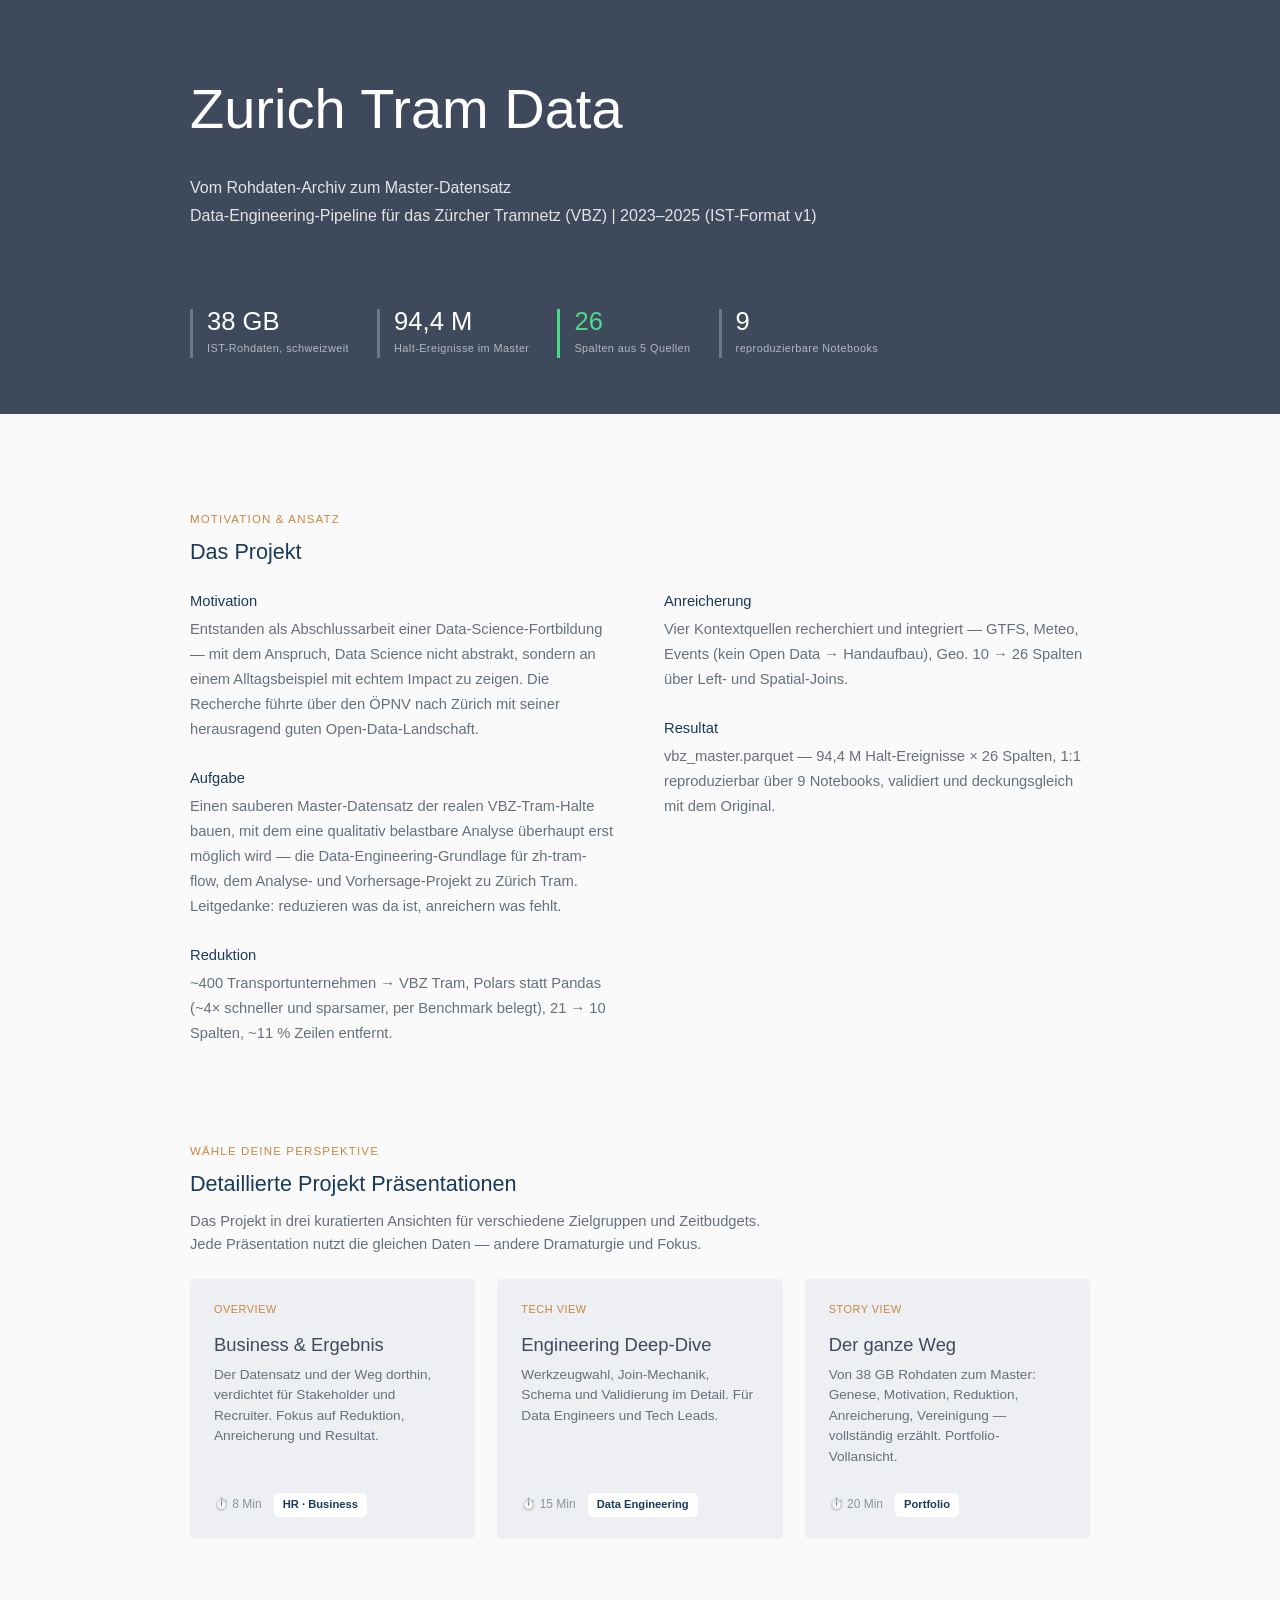
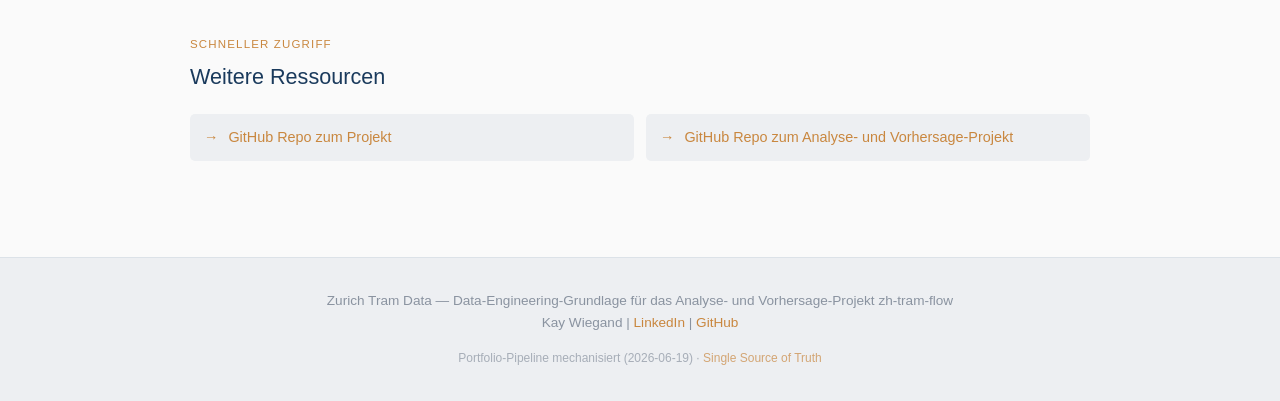
==== commit 0e929f40: "docs: Hub neu generiert (main padding-top)" ====
--- a/public/index.html
+++ b/public/index.html
@@ -47,7 +47,7 @@
 
     /* ─── Main rhythm ────────────────────────────
        First block ↔ header  ==  block ↔ block  ==  last block ↔ footer  ==  4rem */
-    main { max-width: 900px; margin: 0 auto; padding: 4rem 0 0; }
+    main { max-width: 900px; margin: 0 auto; padding: 6rem 0 0; }
     section { margin-bottom: 6rem; }
 
     .section-label {
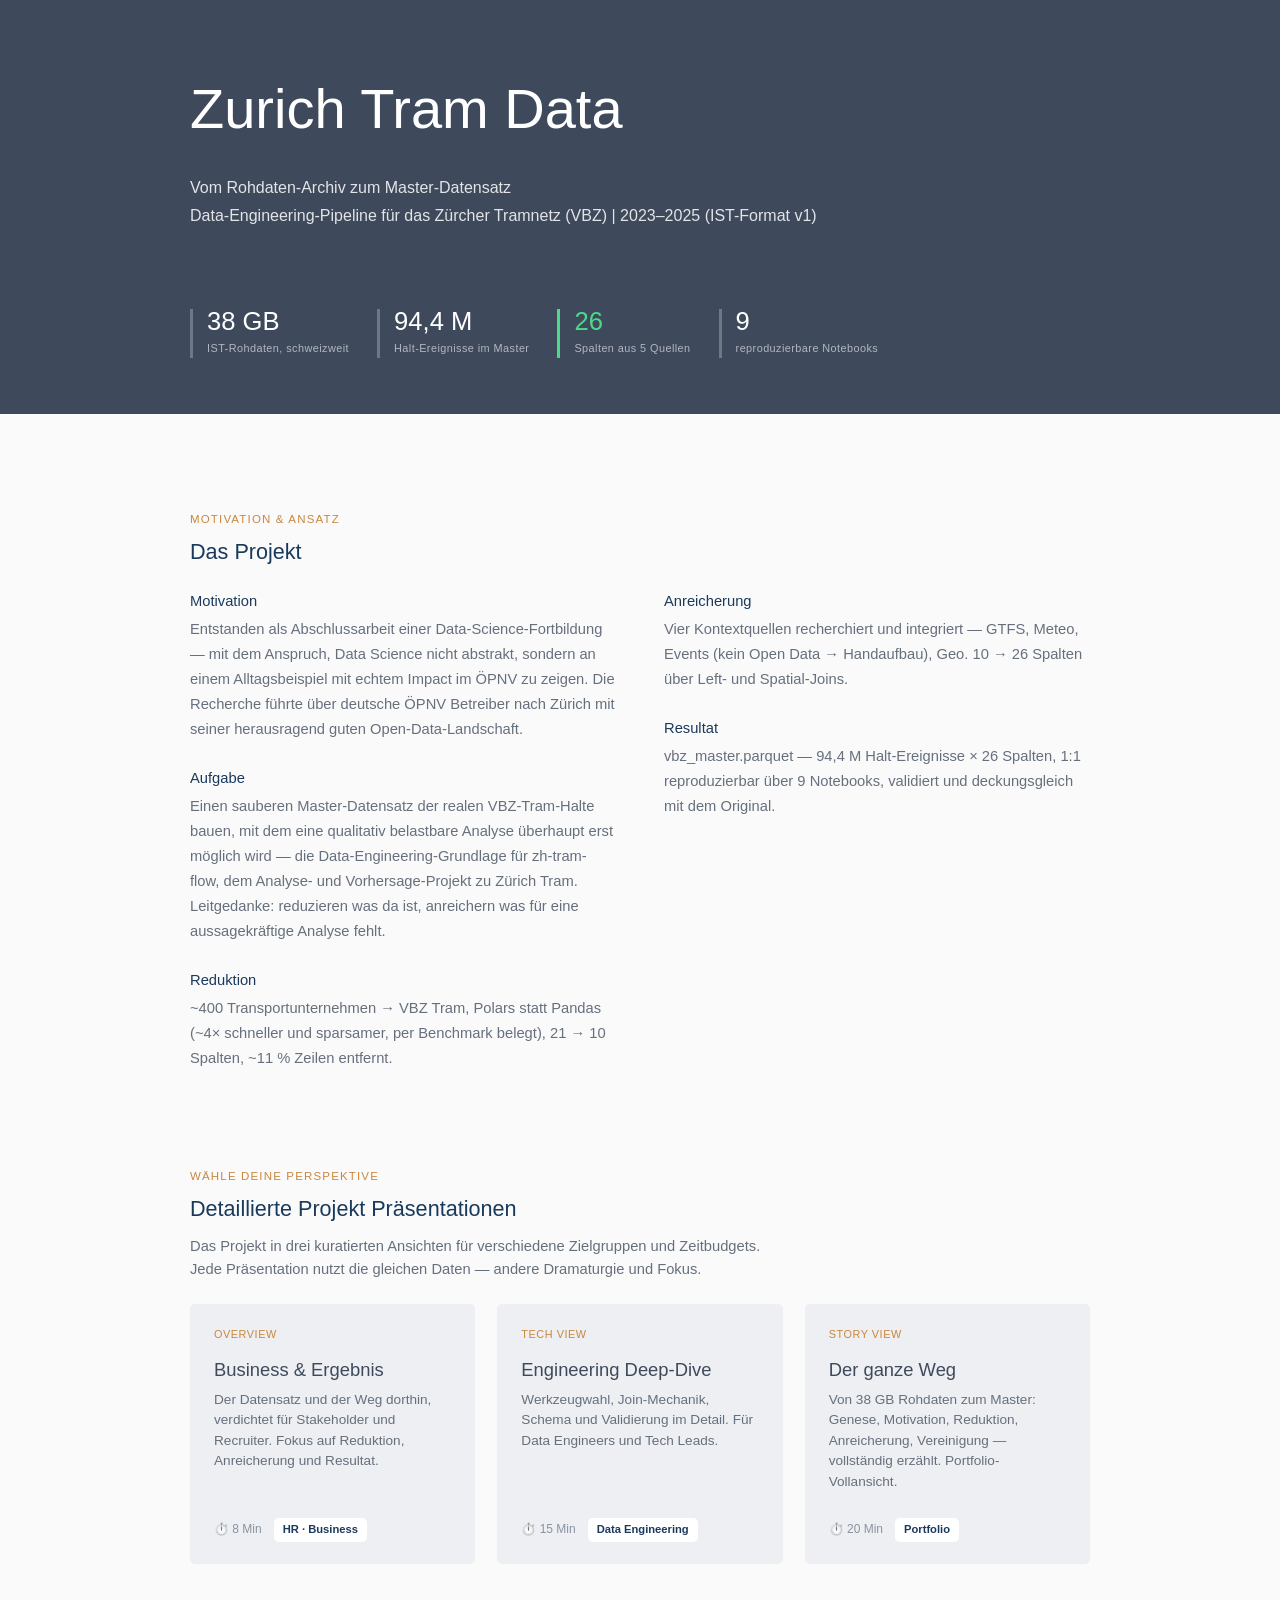
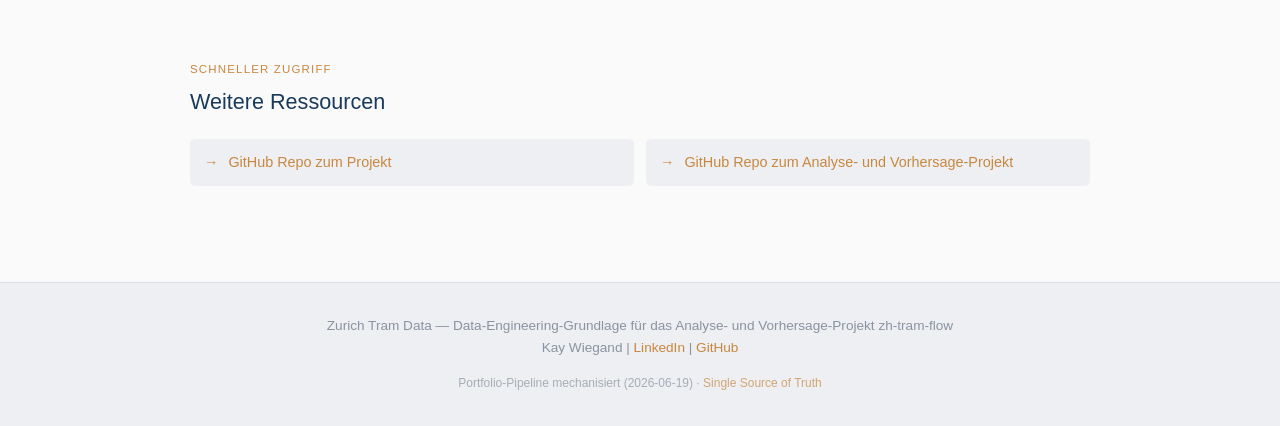
==== commit 2e9516d5: "docs: Hub-Content-Feedback umgesetzt (Motivation/Leitgedanke präzisiert)" ====
--- a/public/index.html
+++ b/public/index.html
@@ -178,8 +178,8 @@
     <h2>Das Projekt</h2>
     <div class="about-grid">
       <div class="about-col">
-        <div class="about-item"><strong>Motivation</strong>Entstanden als Abschlussarbeit einer Data-Science-Fortbildung — mit dem Anspruch, Data Science nicht abstrakt, sondern an einem Alltagsbeispiel mit echtem Impact zu zeigen. Die Recherche führte über den ÖPNV nach Zürich mit seiner herausragend guten Open-Data-Landschaft.</div>
-        <div class="about-item"><strong>Aufgabe</strong>Einen sauberen Master-Datensatz der realen VBZ-Tram-Halte bauen, mit dem eine qualitativ belastbare Analyse überhaupt erst möglich wird — die Data-Engineering-Grundlage für zh-tram-flow, dem Analyse- und Vorhersage-Projekt zu Zürich Tram. Leitgedanke: reduzieren was da ist, anreichern was fehlt.</div>
+        <div class="about-item"><strong>Motivation</strong>Entstanden als Abschlussarbeit einer Data-Science-Fortbildung — mit dem Anspruch, Data Science nicht abstrakt, sondern an einem Alltagsbeispiel mit echtem Impact im ÖPNV zu zeigen. Die Recherche führte über deutsche ÖPNV Betreiber nach Zürich mit seiner herausragend guten Open-Data-Landschaft.</div>
+        <div class="about-item"><strong>Aufgabe</strong>Einen sauberen Master-Datensatz der realen VBZ-Tram-Halte bauen, mit dem eine qualitativ belastbare Analyse überhaupt erst möglich wird — die Data-Engineering-Grundlage für zh-tram-flow, dem Analyse- und Vorhersage-Projekt zu Zürich Tram. Leitgedanke: reduzieren was da ist, anreichern was für eine aussagekräftige Analyse fehlt.</div>
         <div class="about-item"><strong>Reduktion</strong>~400 Transportunternehmen → VBZ Tram, Polars statt Pandas (~4× schneller und sparsamer, per Benchmark belegt), 21 → 10 Spalten, ~11 % Zeilen entfernt.</div>
       </div>
       <div class="about-col">
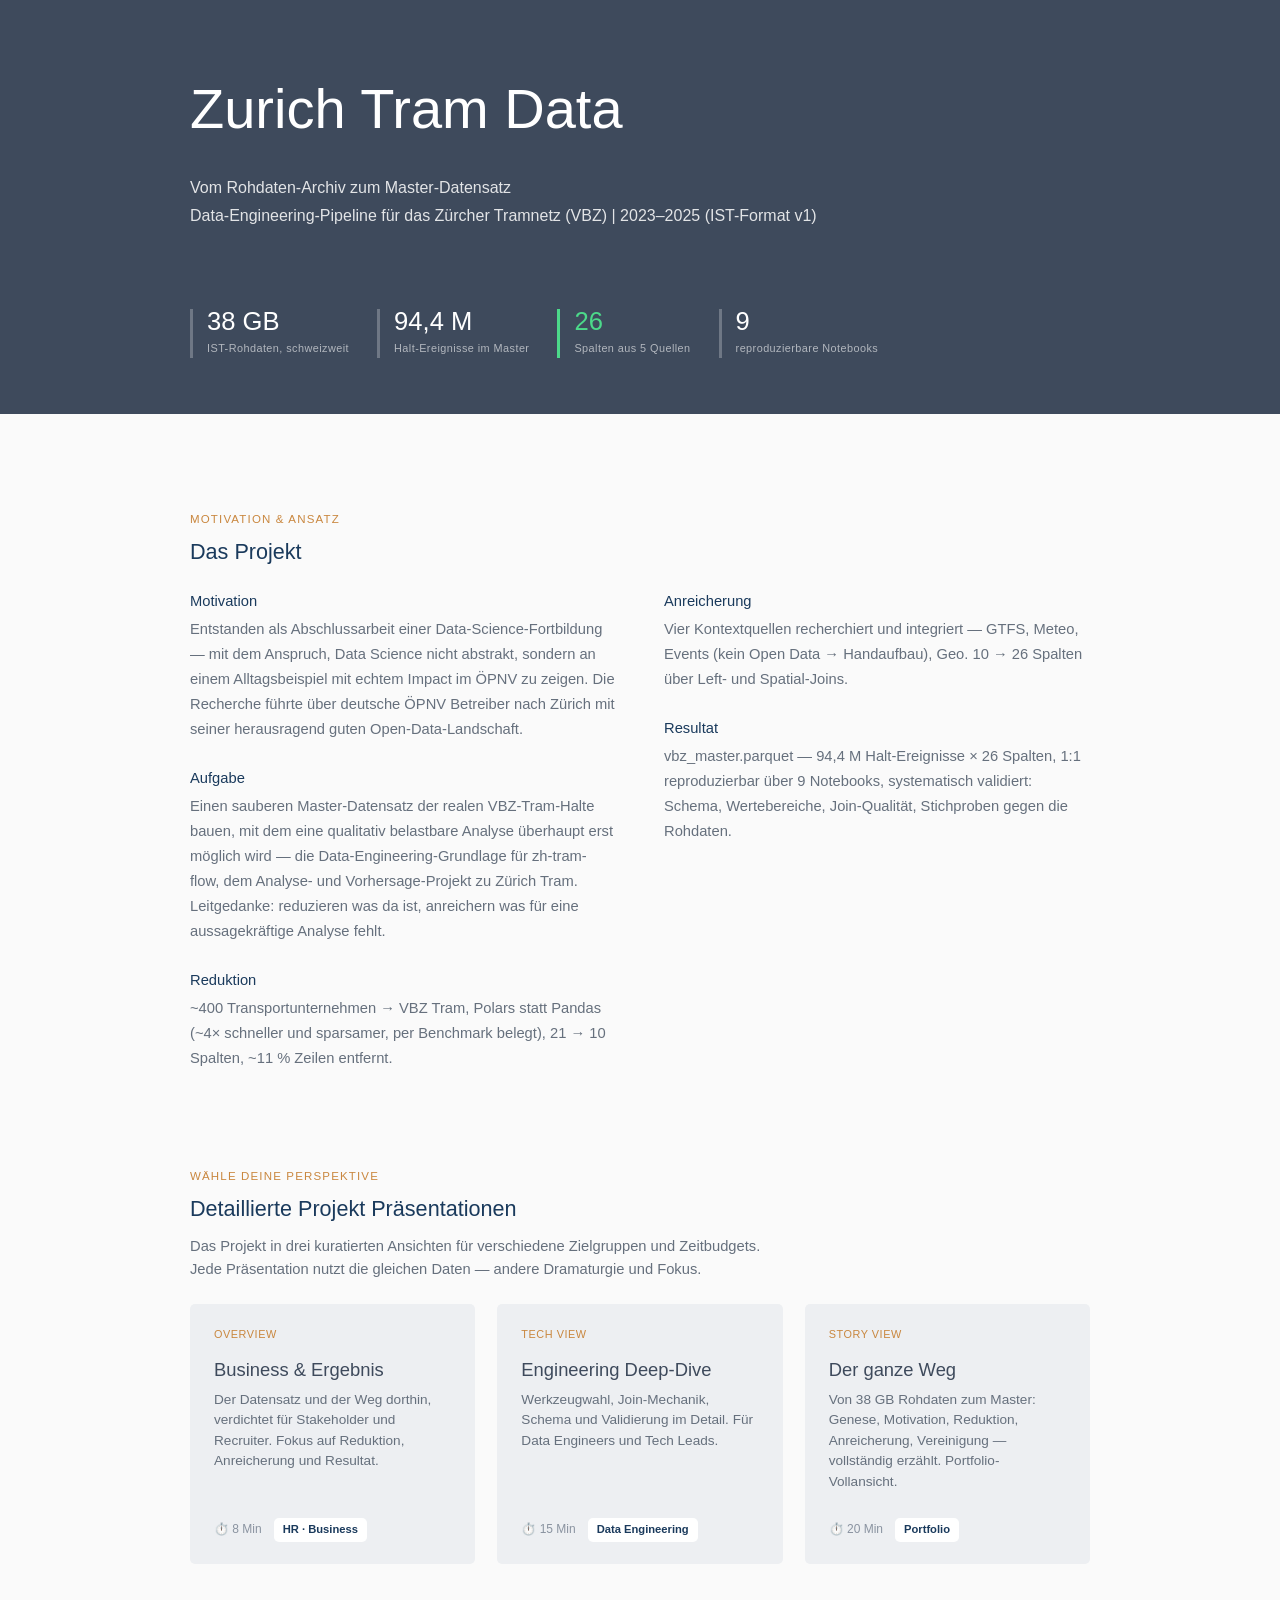
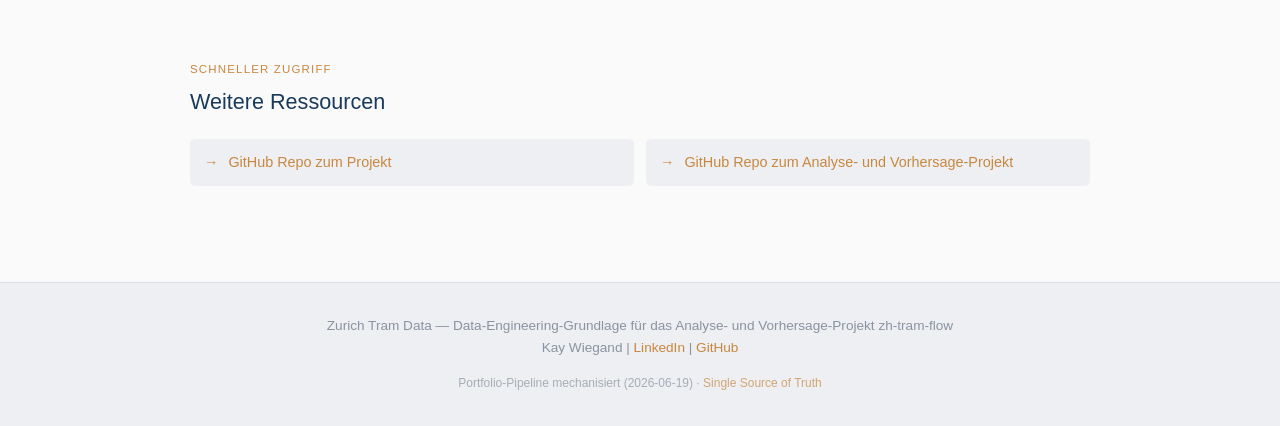
==== commit 3cfd1120: "docs: Views neu generiert (Reveal center:false + Title/Closing-Optik) + Hub-Text 'deckungsgleich mit" ====
--- a/public/index.html
+++ b/public/index.html
@@ -184,7 +184,7 @@
       </div>
       <div class="about-col">
         <div class="about-item"><strong>Anreicherung</strong>Vier Kontextquellen recherchiert und integriert — GTFS, Meteo, Events (kein Open Data → Handaufbau), Geo. 10 → 26 Spalten über Left- und Spatial-Joins.</div>
-        <div class="about-item"><strong>Resultat</strong>vbz_master.parquet — 94,4 M Halt-Ereignisse × 26 Spalten, 1:1 reproduzierbar über 9 Notebooks, validiert und deckungsgleich mit dem Original.</div>
+        <div class="about-item"><strong>Resultat</strong>vbz_master.parquet — 94,4 M Halt-Ereignisse × 26 Spalten, 1:1 reproduzierbar über 9 Notebooks, systematisch validiert: Schema, Wertebereiche, Join-Qualität, Stichproben gegen die Rohdaten.</div>
       </div>
     </div>
   </section>
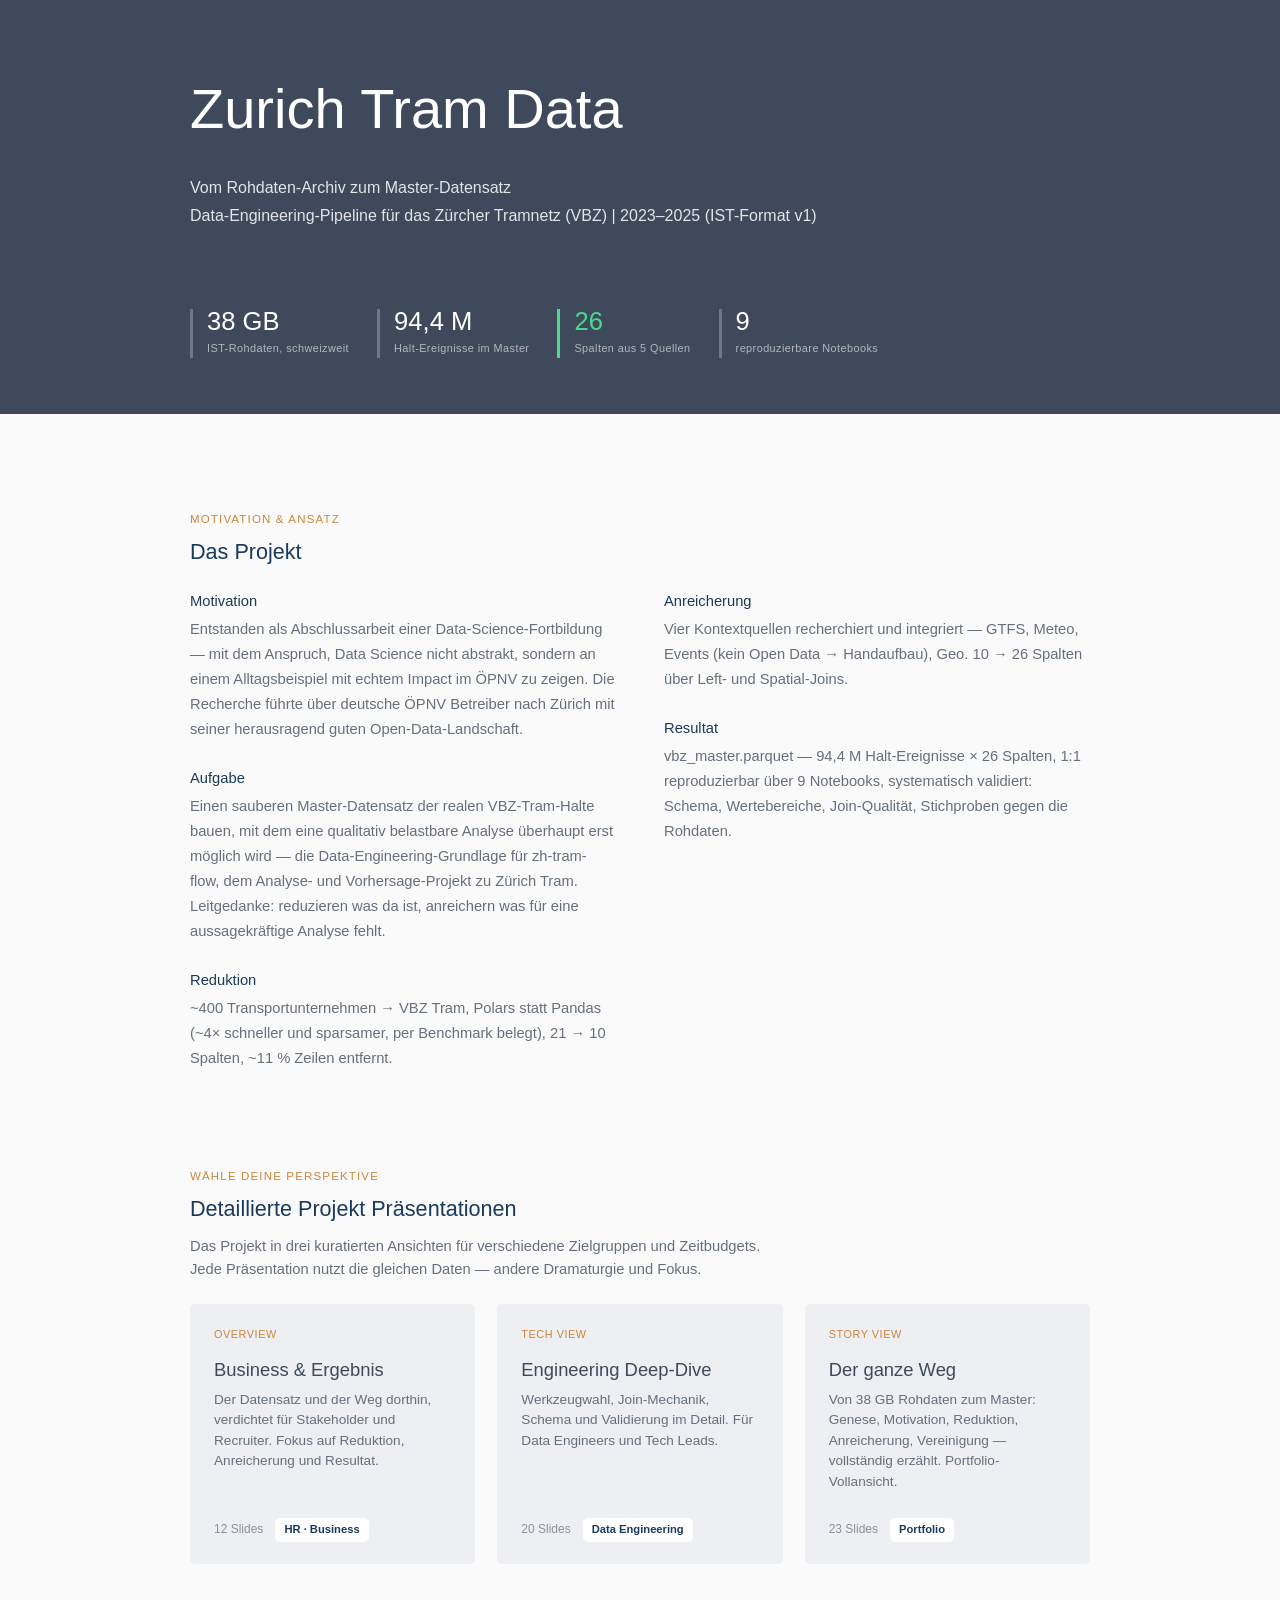
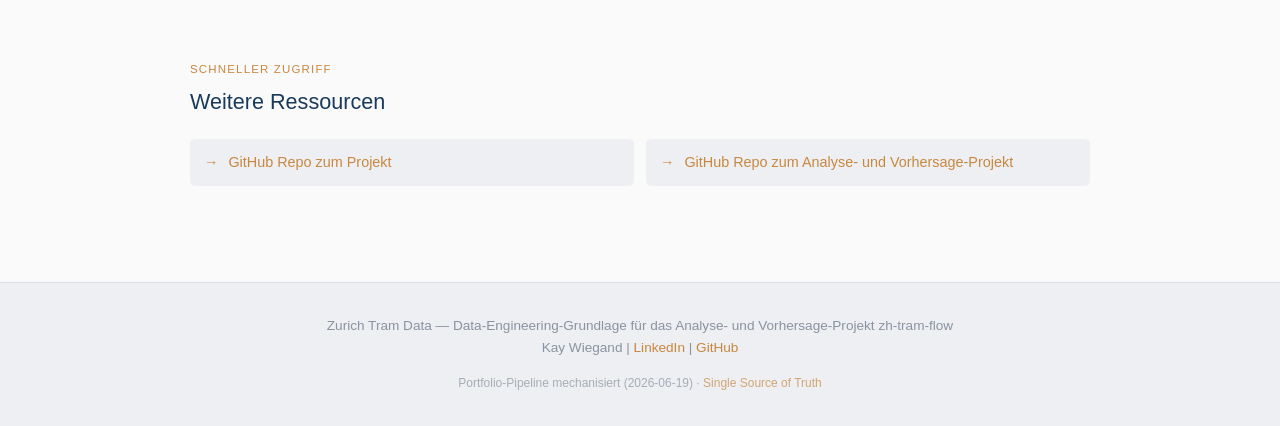
==== commit 23d19ac5: "feat: styleguide update, add tracking snippet" ====
--- a/public/index.html
+++ b/public/index.html
@@ -106,7 +106,7 @@
     .view-card h3 { font-size: 1.15rem; font-weight: 500; color: var(--ink); margin-bottom: 6px; }
     .view-card .view-desc { font-size: 0.85rem; color: var(--ink-body); margin-bottom: 14px; line-height: 1.5; flex-grow: 1; }
     .view-meta { display: flex; gap: 12px; align-items: center; margin-top: 12px; flex-wrap: wrap; }
-    .view-time { font-size: 0.75rem; color: var(--ink-soft); font-weight: 500; }
+    .view-count { font-size: 0.75rem; color: var(--ink-soft); font-weight: 500; }
     .view-badge {
       font-size: 0.7rem; font-weight: 600; padding: 3px 9px; border-radius: var(--radius-box);
       background: #fff; color: var(--navy);
@@ -168,6 +168,10 @@
       </div>
     </div>
   </div>
+
+    <!-- Cloudflare Web Analytics -->
+    <script type='module' src='https://static.cloudflareinsights.com/beacon.min.js' data-cf-beacon='{"token": "ce9be745dac94b07af9e1746630147be"}'></script>
+  <!-- End Cloudflare Web Analytics -->
 </header>
 
 <main>
@@ -204,7 +208,7 @@
         <h3>Business & Ergebnis</h3>
         <p class="view-desc">Der Datensatz und der Weg dorthin, verdichtet für Stakeholder und Recruiter. Fokus auf Reduktion, Anreicherung und Resultat.</p>
         <div class="view-meta">
-          <span class="view-time">⏱️ 8 Min</span>
+          <span class="view-count">12 Slides</span>
           <span class="view-badge blue">HR · Business</span>
         </div>
       </a>
@@ -213,7 +217,7 @@
         <h3>Engineering Deep-Dive</h3>
         <p class="view-desc">Werkzeugwahl, Join-Mechanik, Schema und Validierung im Detail. Für Data Engineers und Tech Leads.</p>
         <div class="view-meta">
-          <span class="view-time">⏱️ 15 Min</span>
+          <span class="view-count">20 Slides</span>
           <span class="view-badge dark">Data Engineering</span>
         </div>
       </a>
@@ -222,7 +226,7 @@
         <h3>Der ganze Weg</h3>
         <p class="view-desc">Von 38 GB Rohdaten zum Master: Genese, Motivation, Reduktion, Anreicherung, Vereinigung — vollständig erzählt. Portfolio-Vollansicht.</p>
         <div class="view-meta">
-          <span class="view-time">⏱️ 20 Min</span>
+          <span class="view-count">23 Slides</span>
           <span class="view-badge purple">Portfolio</span>
         </div>
       </a>
--- a/public/css/slides.css
+++ b/public/css/slides.css
@@ -28,7 +28,9 @@
   --color-kpi-negative: #ff7a7a;   /* bright red on dark bg */
   --color-kpi-warning:  #ffc66d;   /* bright amber on dark bg */
 
-  /* Card surfaces — swap these two to retheme (Beige/Blau/Grün, siehe Styleguide §5) */
+  /* Card surfaces — Standard-Theme ist Blau-Grau (Kay-Entscheidung 2026-07-13).
+     Swap diese zwei Variablen um zu retheme, Alternativen: Beige (#F3F1EC/#E4E0D6),
+     Grün — siehe Styleguide §5. */
   --card:               #EDEFF2;
   --card-border:        #DCE2E8;
 
@@ -38,14 +40,11 @@
   --bg-box-positive:    #eef6f0;
   --bg-box-negative:    #fbeeec;
   --bg-box-warning:     #faf0e3;
-  --bg-table-alt:       #FAF8F4;
+  --bg-table-alt:       #F5F7F9;
   --bg-table-hl:        #eef6f0;
 
-  /* Title slide gradient — change both stops to retheme */
-  --gradient-title: linear-gradient(135deg, #1a3a5c 0%, #3E4A5C 100%);
-
   /* Typography */
-  --font-base-size:     21px;
+  --font-base-size:     17px;  /* exakt wie STYLEGUIDE.html .slide (Design-Spec, docs/styleguide-v2-source.html Z.42) */
   --font-ui:            -apple-system, BlinkMacSystemFont, "Segoe UI", sans-serif;
 
   /* Spacing — global corner radius (all rounded elements) */
@@ -55,16 +54,26 @@
   /* Raster (Styleguide v2 §2): Canvas 1024×720, Rand 56/56/40, feste Kopfzone 170px */
   --frame-side:         56px;
   --frame-bottom:       40px;
-  --head-zone:          170px;
+  --head-zone:          150px;
 }
 
 /* ── Base ─────────────────────────────────── */
-.reveal { font-size: var(--font-base-size); }
-.reveal h1, .reveal h2, .reveal h3 { text-transform: none; }
-.reveal h1 { font-size: 2.6em; color: var(--color-title-text); text-align: center; letter-spacing: -0.01em; margin-bottom: 0.2em; }
-.reveal h2 { font-size: 1.85em; color: var(--navy); margin: 0 0 0.4em; text-align: left; line-height: 1.3; font-weight: 500; }
-.reveal .subline { font-size: 0.86em; color: var(--ink-body); font-weight: 400; letter-spacing: normal; margin-top: 0; margin-bottom: 0; max-width: 68ch; text-align: left; display: block; line-height: 1.5; }
-.slide-kicker { font-size: 0.68em; font-weight: 500; letter-spacing: 0.1em; text-transform: uppercase; color: var(--accent); margin-bottom: 0.6em; display: block; text-align: left; }
+/* font-family explizit setzen — sonst erbt .reveal Reveal.js' Theme-Font
+   (theme/white.css: "Source Sans Pro", Helvetica, sans-serif). Diese Fonts
+   laden kein echtes Weight-100-Schnitt, wodurch font-weight:100 (Title-Slide
+   h2, siehe unten) CSS-seitig gesetzt aber optisch wirkungslos war — der
+   Browser rundet auf die nächste tatsächlich geladene Schriftschnittstärke.
+   --font-ui (System-Font-Stack, wie index-template.html) hat echte Thin-Schnitte. */
+.reveal { font-size: var(--font-base-size); font-family: var(--font-ui); }
+.reveal h1, .reveal h2, .reveal h3, .reveal h4 { text-transform: none; }
+/* kein h1 mehr im Generator — Title-Slide nutzt jetzt render_head() wie jede andere Slide */
+/* Kay 2026-07-14: h2 ist der technische Slide-Titel (Reihenfolge/Wegweiser), nicht die
+   Kernbotschaft — deshalb klein. .lead/.statement tragen die eigentliche Botschaft und sind
+   bewusst grösser (siehe dort). .title-slide/.closing h2 sind eigene, spezifischere Regeln
+   weiter unten und bleiben von dieser Basisregel unberührt. */
+.reveal h2 { font-size: 1.5em; color: var(--navy); margin: 0 0 0.4em; text-align: left; line-height: 1.3; font-weight: 300; font-family: var(--font-ui); }
+.reveal .subline { font-size: 0.86em; color: var(--ink-body); font-weight: 200; letter-spacing: normal; margin-top: 0; margin-bottom: 0; max-width: 68ch; text-align: left; display: block; line-height: 1.5; }
+.slide-kicker { font-size: 0.68em; font-weight: 100; letter-spacing: 0.1em; text-transform: uppercase; color: var(--accent); margin-bottom: 0.6em; display: block; text-align: left; }
 .slide-subtitle { font-size: 0.84em; color: var(--ink-body); margin-top: -0.8em; margin-bottom: 1.4em; line-height: 1.5; }
 .reveal p, .reveal li { color: var(--ink-body); line-height: 1.5; text-align: left; }
 .reveal ul { margin: 0; padding-left: 1.1em; }
@@ -76,7 +85,7 @@
 
 /* Content slides: fixed 56/56/40 frame around the content, so every slide sits
    in the same canvas position regardless of what's inside (Styleguide v2 §2). */
-.reveal .slides > section { text-align: left; padding: var(--frame-side) var(--frame-side) var(--frame-bottom); box-sizing: border-box; }
+.reveal .slides > section { text-align: left; padding: var(--frame-side) var(--frame-side) var(--frame-bottom); box-sizing: border-box; height: 100%; }
 /* display:flex nur auf der aktiven Slide setzen — sonst überschreibt es Reveal.js'
    eigenes display:none für inaktive Slides und alle Slides werden gleichzeitig sichtbar.
    !important nötig, weil Reveal.js beim Wechsel display:block INLINE auf die aktive
@@ -84,17 +93,23 @@
    Problem, das .title-slide/.closing weiter unten schon mit !important lösen. */
 .reveal .slides > section.present { display: flex !important; flex-direction: column; }
 .reveal .slides > section.title-slide,
-.reveal .slides > section.closing { text-align: center; padding: 0; }
+.reveal .slides > section.closing { text-align: center; }
 /* Head zone: kicker + h2 + subline stack naturally at the top of .slide-head, which
    reserves the fixed 170px zone — subline always sits directly under the title,
    regardless of title length (was previously min-height on h2 alone, which pushed
-   subline down towards the content zone instead of anchoring it to the title). */
-.slide-head { min-height: var(--head-zone); }
+   subline down towards the content zone instead of anchoring it to the title).
+   flex:0 0 var(--head-zone) statt min-height — exakt wie STYLEGUIDE.html .head
+   (flex:0 0 170px): eine STARRE Höhe, die nie wächst. min-height hätte die Zone bei
+   zweizeiligen Titeln wachsen lassen, wodurch die Content-Zone pro Slide
+   unterschiedlich hoch startete (Kay-Feedback: "springt immer noch"). Konsequenz:
+   Titel/Subline müssen in 170px passen (Typografie ist dafür ausgelegt, siehe
+   Styleguide-Spec "hält auch zweizeilig in der 170px-Kopfzone") — kein Überlauf-Fallback. */
+.slide-head { flex: 0 0 var(--head-zone); overflow: hidden; }
 /* Elemente schrumpfen auf ihren Inhalt und zentrieren sich als Gruppe vertikal in der
    Inhaltszone (Styleguide v2 Prinzip 3) — einzige Ausnahme ist E1 KPI-Reihe (volle Höhe).
    Trennlinie sitzt hier (nicht an .subline), damit sie an derselben Stelle steht, egal
    ob eine Subline vorhanden ist oder nicht. */
-.content-zone { flex: 1; display: flex; flex-direction: column; justify-content: center; min-height: 0; border-top: 1px solid #f5f5f5; padding-top: 18px; }
+.content-zone { flex: 1; display: flex; flex-direction: column; justify-content: center; min-height: 0; border-top: 1px solid #f5f5f5; }
 
 /* Tables: no cell borders, rounded header row (border-collapse: separate) */
 .reveal table { width: 100%; border-collapse: separate; border-spacing: 0; font-size: 0.82em; margin: 0.4em 0; }
@@ -307,26 +322,71 @@
 body.nav-invert #progress-track                   { background: rgba(255,255,255,0.2); }
 body.nav-invert #progress-fill                    { background: #fff; }
 
-/* ── Title slide ──────────────────────────────── */
-.title-slide { display: flex !important; flex-direction: column; align-items: center; justify-content: center; text-align: center; }
-.title-slide .sub { color: rgba(255,255,255,0.78); font-size: 0.98em; line-height: 1.5; margin-top: 0.6em; }
-.title-slide .kpi-row { display: flex; gap: 14px; margin-top: 1.8em; justify-content: center; }
-.title-slide .kpi { background: rgba(255,255,255,0.12); border-radius: var(--radius-card); padding: 12px 20px; text-align: center; }
-.title-slide .kpi .v { font-size: 1.8em; font-weight: 700; color: var(--color-title-text); }
-.title-slide .kpi .l { font-size: 0.62em; color: rgba(255,255,255,0.6); margin-top: 4px; line-height: 1.4; }
+/* ── Title slide — gleiche Kopfzone/Content-Zone-Struktur wie jede andere Slide,
+   nur Farben invertiert (dunkler Hintergrund, helle Schrift). Kein Sonderlayout mehr. */
+.title-slide { display: flex !important; flex-direction: column; text-align: center; }
+/* Gleiche Größen wie header h1/.tagline in index-template.html (3.5rem/1rem bei 16px
+   Basis) — umgerechnet auf die 17px-Slide-Basis: 56px/17=3.29em, 16px/17=0.94em. */
+.title-slide h2 { font-size: 3.29em; font-weight: 100; color: #fff; letter-spacing: -0.01em; }
+.title-slide .subline { font-size: 0.94em; color: rgba(255,255,255,0.78); }
+.title-slide .content-zone,
+.closing .content-zone { border-top-color: rgba(255,255,255,0.15); }
+/* KPI-Reihe wie E1 im Slide-System: Border-Left-Akzent statt Box-Pille */
+.title-slide .kpi-row { display: flex; gap: 28px; justify-content: center; }
+.title-slide .kpi { border-left: 3px solid rgba(255,255,255,0.25); padding-left: 14px; text-align: left; }
+.title-slide .kpi .v { font-size: 1.8em; font-weight: 500; color: var(--color-title-text); line-height: 1; }
+.title-slide .kpi .l { font-size: 0.62em; color: rgba(255,255,255,0.6); margin-top: 6px; line-height: 1.4; }
+.title-slide .kpi.red   { border-left-color: var(--color-kpi-negative); }
+.title-slide .kpi.amber { border-left-color: var(--color-kpi-warning); }
+.title-slide .kpi.green { border-left-color: var(--color-kpi-positive); }
 /* Start-CTA: nutzt .closing-links als Wrapper (gleiche Skalierung), nur der margin-top ist eigen */
 .title-cta { margin-top: 2.4em; }
+/* View-Teaser: automatisch aus hub.view_cards[view], sitzt zwischen KPI-Reihe und
+   Start-CTA — derselbe Text, den die Hub-Karte für diese View zeigt. */
+.view-teaser { margin-top: 2em; text-align: center; }
+.view-teaser-heading { font-size: 0.85em; font-weight: 500; color: var(--accent); text-transform: uppercase; letter-spacing: 0.05em; margin-bottom: 0.5em; }
+.title-slide .view-teaser-desc { font-size: 0.88em; color: rgba(255,255,255,0.75); max-width: 52ch; margin: 0 auto; line-height: 1.5; }
 .title-cta .c-link { cursor: pointer; }
 .title-slide .kpi.red   .v { color: var(--color-kpi-negative); }
 .title-slide .kpi.amber .v { color: var(--color-kpi-warning); }
 .title-slide .kpi.green .v { color: var(--color-kpi-positive); }
 .title-slide .meta { color: var(--color-title-meta); font-size: 0.68em; margin-top: 2em; }
 
+/* ── Title-Slide L6-Experiment (Versuch, aktuell nur zh-tram-data/storyview) ──
+   Bewusst eigenes Markup statt render_head()/.slide-head — das L6-Layout spannt
+   die GANZE Slide-Höhe als Zeile auf, nicht Kopfzone+Content-Zone übereinander,
+   die starre 150px-Kopfzonen-Regel passt hier nicht (gleiche Ausnahme-Logik wie
+   bei .chart-cols, siehe dort). */
+/* L6-Experiment v2: Titel/Subline sitzen jetzt in der normalen Kopfzone
+   (render_head(), Standard-.slide-head) — .title-split ist nur noch der
+   Wrapper für die zweispaltige Content-Zone (Teaser+Start links, KPI-Row rechts). */
+.title-split-cols { display: flex; align-items: center; gap: 48px; height: 100%; text-align: left; }
+.title-split-left { flex: 0 0 33.33%; display: flex; flex-direction: column; justify-content: center; }
+.title-split-left .view-teaser { text-align: left; margin-top: 0; }
+.title-split-left .view-teaser-desc { margin: 0; max-width: none; }
+.title-split-left .closing-links { justify-content: flex-start; }
+.title-split-right { flex: 1; display: flex; align-items: center; justify-content: center; }
+/* Bei 4 KPIs mit längeren Labels reicht die Breite der rechten Spalte nicht immer für
+   eine Reihe — nowrap (Standard bei .kpi-row) hätte den Wert selbst mitten im Text
+   umgebrochen. Wrap erlauben, dann geht's als 2×2 auf statt Text zu quetschen. */
+/* Grid statt Flex-Wrap: flex-wrap bricht "greedy" um (so viele wie in eine
+   Zeile passen, z.B. 3+1) — Grid mit auto-fit erzwingt ein sauberes 2×2,
+   sobald 4 KPIs nicht mehr in eine Reihe passen (Kay: "2 Reihen 2 Spalten"). */
+.title-split-right .kpi-row {
+  display: grid;
+  grid-template-columns: repeat(auto-fit, minmax(190px, max-content));
+  justify-content: center;
+  gap: 1.6em 28px;
+  /* Als Flex-Kind hat der Grid-Container sonst keine echte Breite, gegen die
+     auto-fit rechnen kann — kollabiert dann auf 1 Spalte statt 2. */
+  width: 100%;
+}
+
 /* ── Layout ───────────────────────────────────── */
 .cols { display: flex; gap: 26px; align-items: flex-start; }
 .cols > div { flex: 1; }
 .w60 { flex: 1.5 !important; } .w40 { flex: 0.67 !important; }
-.w55 { flex: 1.22 !important; } .w45 { flex: 0.82 !important; }
+.w55 { flex: 1.2 !important; } .w45 { flex: 0.9 !important; }
 .w50 { flex: 1 !important; }
 
 /* ── 12-Spalten-Grid (Styleguide v2 §2/§6) ──────
@@ -341,10 +401,12 @@
 .box.green { background: var(--bg-box-positive); }
 .box.amber { background: var(--bg-box-warning); }
 
-/* ── E1 — KPI-Reihe (figures) ─────────────────── */
-.metric-row { display: grid; grid-template-columns: repeat(4, 1fr); gap: 24px; }
+/* ── E1 — KPI-Reihe (figures) ───────────────────
+   flex+center statt grid(4) — sonst wirkt eine Reihe mit weniger als 4 Werten
+   linksbündig statt als zentrierte Gruppe (gleiches Muster wie .title-slide .kpi-row). */
+.metric-row { display: flex; justify-content: center; gap: 24px; }
 .metric { border-left: 3px solid var(--card-border); padding-left: 18px; text-align: left; display: flex; flex-direction: column; justify-content: center; }
-.metric .val { font-size: 2em; font-weight: 800; color: var(--ink); line-height: 1; }
+.metric .val { font-size: 2em; font-weight: 600; color: var(--ink); line-height: 1; }
 .metric .lbl { font-size: 0.62em; color: var(--ink-soft); margin-top: 8px; line-height: 1.4; }
 .metric.good .val { border-left-color: var(--positive); }
 .metric.good .val { color: var(--positive); }
@@ -354,11 +416,26 @@
 .metric.bad  { border-left-color: var(--negative); }
 .metric.bad  .val { color: var(--negative); }
 
-/* ── Agenda / Inhalt slide — two columns (title left, chapters right) ── */
-.agenda-cols { display: flex; gap: 48px; align-items: flex-start; margin-top: 0.4em; }
-.agenda-head { flex: 0 0 36%; }
+/* ── Agenda / Inhalt slide — einfach L6 (4+8, Gap 24px) ──
+   Kay-Feedback 2026-07-22: "mach doch einfach L6 Schmal+Breit" statt eigener
+   36%/Gap-Tuning-Werte und Wrapper-Konstruktion — Titel-Block links (span 4,
+   linksbündig), Aufzählung rechts (span 8, linksbündig). Grid statt Flex, damit
+   Gap und Spans exakt wie beim generischen .g12-Grid rechnen (Flex-Basis in %
+   plus Gap hätte über 100% hinaus überlaufen). margin: auto 0 zentriert den
+   Block vertikal in der Section (kein .content-zone-Wrapper hier, siehe Generator). */
+.agenda-cols { display: grid; grid-template-columns: repeat(12, 1fr); gap: 24px; align-items: center; margin: auto 0; }
+.agenda-head { grid-column: span 4; }
 .agenda-head .subline { margin-bottom: 0; }
-.agenda-list { flex: 1; display: flex; flex-direction: column; }
+/* justify-self: center statt einer eigenen Wrapper-Konstruktion (Kay-Feedback
+   2026-07-22, zweite Runde) — reines Grid-Item-Alignment, keine zusätzliche HTML-
+   Ebene. .agenda-list schrumpft dadurch auf Inhaltsbreite und zentriert sich als
+   EIN Block im 8-Spalten-Bereich; die Items selbst bleiben untereinander linksbündig
+   (align-items:stretch default auf dem intern flex-column .agenda-list). */
+.agenda-list { grid-column: span 8; justify-self: center; display: flex; flex-direction: column; }
+/* L1-Agenda-Variante: Liste horizontal zentrieren statt volle Breite zu füllen
+   (vertikale Zentrierung kommt bereits von .content-zone). align-self statt
+   margin:auto, weil .agenda-list in .content-zone (flex-column) sitzt. */
+.agenda-list-center { flex: 0 0 auto; align-self: center; }
 .agenda-list .ag-item { display: flex; align-items: baseline; gap: 14px; padding: 7px 0; }
 .agenda-list .ag-num { color: var(--accent); font-weight: 700; font-size: 0.85em; min-width: 1.5em; font-variant-numeric: tabular-nums; }
 .agenda-list .ag-label { color: var(--navy); font-weight: 600; font-size: 0.98em; }
@@ -378,6 +455,11 @@
 .kv-fact.green .fv { color: var(--positive); }
 .kv-fact.amber .fv { color: var(--warning); }
 .kv-text { flex: 1; background: var(--bg-box-default); border-radius: var(--radius-card); padding: 10px 14px; font-size: 0.82em; color: var(--ink-body); line-height: 1.55; display: flex; align-items: center; }
+/* Title/Copy gestapelt (E-Szenarien) statt inline mit "—" — eigener Block, damit er nicht vom
+   äusseren .kv-text flex-row-Verhalten erfasst wird. */
+.kv-text-stack { display: block; }
+.kv-title { font-weight: 700; color: var(--ink); }
+.kv-copy { color: var(--ink-body); margin-top: 0.2em; }
 
 /* ── Myth-busting (contrasts) ─────────────────── */
 .myth-rows { display: flex; flex-direction: column; gap: 24px; margin-top: 0.6em; }
@@ -415,6 +497,10 @@
 .tl-item p { font-size: 0.76em; color: var(--ink-body); margin: 0; line-height: 1.5; }
 .tl-item.climax .tl-num { background: var(--positive); border-color: var(--positive); color: #fff; }
 .tl-item.climax h4 { color: var(--positive); }
+.tl-item.negative .tl-num { background: var(--negative); border-color: var(--negative); color: #fff; }
+.tl-item.negative h4 { color: var(--negative); }
+.tl-item.warning .tl-num { background: var(--warning); border-color: var(--warning); color: #fff; }
+.tl-item.warning h4 { color: var(--warning); }
 
 /* ── E9 — Horizontale Timeline ─────────────────── */
 .h-timeline { display: flex; flex-direction: column; gap: 20px; }
@@ -425,7 +511,7 @@
 .ht-labels { display: flex; }
 .ht-label { flex: 1; text-align: center; padding: 0 10px; }
 .ht-label h4 { font-size: 0.85em; font-weight: 700; margin: 0 0 0.35em; color: var(--ink); }
-.ht-label p { font-size: 0.72em; color: var(--ink-body); margin: 0; line-height: 1.5; }
+.ht-label p { font-size: 0.8em; color: var(--ink-body); margin: 0; line-height: 1.5; }
 
 /* ── Hero number ──────────────────────────────── */
 .hero { text-align: center; margin: 0.5em 0 0.6em; }
@@ -434,17 +520,28 @@
 
 /* ── Recommendation cards ─────────────────────── */
 .reco-grid { display: grid; grid-template-columns: repeat(2, 1fr); gap: 22px; margin-top: 10px; }
+/* Im 50/50-Cols-Layout (Reco-Card neben Hinweis-Box, Kay-Feedback 2026-07-21: "gleiche
+   Top haben") würde der Standard-margin-top die Reco-Card gegenüber der Box im Nachbar-
+   .w50 nach unten verschieben — hier auf 0, da .cols selbst schon die Abstände regelt. */
+.cols .reco-grid { margin-top: 0; }
 .reco { background: var(--card); border-radius: var(--radius-card); padding: 18px 22px; }
 .reco .rn { font-size: 0.68em; font-weight: 500; letter-spacing: 0.05em; text-transform: uppercase; color: var(--accent); margin-bottom: 1em; }
 .reco strong { display: block; font-size: 0.88em; color: var(--ink); margin-bottom: 7px; line-height: 1.35; }
-.reco ul { padding-left: 1em; margin: 0; }
+.reco ul { list-style: none; padding-left: 0; margin: 0; }
 .reco li { font-size: 0.82em; color: var(--ink-body); margin-bottom: 4px; }
 
 /* ── E2/E3 — Karten (sections, tools) ─────────── */
 .pf-grid { display: grid; grid-template-columns: repeat(2, 1fr); gap: 28px; margin-top: 0.7em; }
 .pf-grid.top { align-items: flex-start; }
 .pf-card { background: var(--card); border-radius: var(--radius-card); padding: 22px 24px; }
+/* Optionales highlight: true (item-level, siehe "sections" in generate_html_from_json.py) —
+   sanfter blauer Ton statt des neutralen Grau, für eine einzelne hervorzuhebende Card. */
+.pf-card.highlight { background: rgba(26,58,92,0.07); border: 1px solid rgba(26,58,92,0.16); }
+.pf-card.highlight .pf-title { color: var(--navy); }
 .pf-card .pf-title { font-size: 0.68em; font-weight: 500; letter-spacing: 0.05em; text-transform: uppercase; color: var(--accent); margin-bottom: 1em; }
+/* Optionale Zweitzeile unter dem Karten-Titel (Kay-Feedback 2026-07-21), z.B.
+   "Betrachtung Jahre, Quartale und Monate" unter "Langfristige Zeitebene". */
+.pf-card .pf-sub { font-size: 0.85em; font-weight: 600; color: var(--ink); margin: -0.6em 0 0.8em; }
 .pf-card p { font-size: 0.82em; color: var(--ink-body); line-height: 1.5; margin: 0; }
 .pf-card ul { padding-left: 1em; margin: 0; }
 .pf-card li { font-size: 0.81em; color: var(--ink-body); margin-bottom: 4px; line-height: 1.5; }
@@ -452,26 +549,46 @@
 .pf-num { display: inline-flex; align-items: center; justify-content: center; width: 1.5em; height: 1.5em; border-radius: 50%; background: var(--accent); color: #fff; font-size: 0.85em; margin-right: 0.5em; vertical-align: middle; }
 /* Text-Variante (sections layout: text) — Label + Punkte als zweispaltiger Fließtext */
 .sec-text { column-count: 2; column-gap: 2.4em; margin-top: 0.7em; }
+/* Nach einer Karten-Reihe (.pf-grid) braucht der Text mehr Abstand — gleiches
+   Muster wie bei KPI-Row/Tabelle/Steps + folgendem Statement. */
+.reveal .pf-grid + .sec-text { margin-top: 2em; }
 .sec-text-block { break-inside: avoid; margin-bottom: 0.9em; font-size: 0.85em; line-height: 1.5; color: var(--ink-body); }
 .sec-text-label { display: block; font-weight: 700; color: var(--accent); text-transform: uppercase; font-size: 0.82em; letter-spacing: 0.05em; margin-bottom: 2px; }
+
+/* Einzelne Box neben einem Ring (Kay-Feedback 2026-07-22) — die Box füllt sonst die
+   ganze .w50-Spalte, Textzeilen laufen zu lang. margin:0 5em zieht sie auf lesbare
+   Zeilenlänge zusammen, ohne die Spaltenbreite selbst (und damit die Ring-Zentrierung
+   daneben) anzufassen. */
+.box-narrow .box-grid { margin: 0 5em; }
 
 /* ── E4 — Rings (Donut-Ringe, nur echte Anteile) ── */
 .rings { display: grid; gap: 28px; justify-items: center; align-items: center; }
 .ring-wrap { text-align: center; }
 .ring { width: 132px; height: 132px; border-radius: 50%; margin: 0 auto 14px; display: flex; align-items: center; justify-content: center; }
 .ring-inner { width: 126px; height: 126px; border-radius: 50%; background: #fff; display: flex; align-items: center; justify-content: center; font-weight: 100; font-size: 2em; color: var(--ink); }
-.ring-wrap .l { font-size: 0.72em; font-weight: 700; color: var(--ink); }
+/* Label global so klein/dezent wie .metric .lbl in der KPI-Reihe (Kay-Feedback 2026-07-23:
+   erst nur auf .combo gescoped, jetzt bewusst global — Ring-/Value-Peer-Beschriftung soll
+   überall einheitlich klein sein, nicht nur neben einer KPI-Reihe). */
+.ring-wrap .l { font-size: 0.62em; font-weight: 400; color: var(--ink-soft); margin-top: 8px; line-height: 1.4; }
 
 /* ── E5 — Ring + Value (gleichwertig nebeneinander) ── */
 .combo { display: grid; gap: 28px; justify-items: center; align-items: center; }
 .value-peer { text-align: center; }
-.value-peer .v { font-size: 2.4em; font-weight: 500; color: var(--ink); line-height: 1; }
-.value-peer .l { font-size: 0.72em; font-weight: 700; margin-top: 0.4em; color: var(--ink); }
+.value-peer .v { font-size: 2em; font-weight: 500; color: var(--ink); line-height: 1; }
+.value-peer .l { font-size: 0.62em; font-weight: 400; color: var(--ink-soft); margin-top: 8px; line-height: 1.4; }
 
 /* ── E6 — Box-Grid (3 neutral + 1 hervorgehoben) ── */
 .box-grid { display: grid; grid-template-columns: repeat(2, 1fr); gap: 22px; }
-.box-item { border: 1px solid var(--card-border); border-left: 3px solid var(--ink); border-radius: var(--radius-box); padding: 18px 22px; font-size: 0.85em; font-weight: 600; color: var(--ink); }
+.box-item { border: 1px solid var(--card-border); border-left: 3px solid var(--ink); border-radius: var(--radius-box); padding: 18px 22px; font-size: 0.85em; font-weight: 400; line-height: 1.5; color: var(--ink); }
+.box-item strong { font-weight: 700; }
 .box-item.highlight { border: 1.5px solid var(--accent); border-left: 1.5px solid var(--accent); }
+/* Echte Aufzählung innerhalb einer Box (Kay-Feedback 2026-07-21), z.B. Airline-Namen
+   statt Fließtext — Browser-Default-Margins zurückgesetzt, Marker bleiben sichtbar. */
+/* display:block nötig — Reveal.js' Basis-Theme setzt <ul> auf inline-block, was hier
+   (Liste folgt direkt auf Fließtext im selben .box-item) zu einer Nebeneinander- statt
+   Untereinander-Anordnung führte. */
+.box-item ul { display: block; margin: 0.5em 0 0; padding-left: 1.2em; }
+.box-item li { margin-bottom: 2px; }
 
 /* ── E10 — Funnel (echte Verengung/Filterung) ──── */
 .funnel { display: flex; flex-direction: column; gap: 3px; }
@@ -480,6 +597,7 @@
 /* ── E11 — Process Arrows (kompakt, ohne Erklärtext) ── */
 .arrows { display: flex; gap: 14px; }
 .arrow-chip { flex: 1; background: var(--card); border: 1px solid var(--card-border); padding: 18px 22px; text-align: center; font-weight: 800; font-size: 0.88em; color: var(--ink); clip-path: polygon(0 0, 92% 0, 100% 50%, 92% 100%, 0 100%, 8% 50%); }
+.arrow-chip.current { background: var(--accent); border-color: var(--accent); color: #fff; }
 
 /* ── E12 — Value-Row (große Zahlen, optional Zitat) ── */
 .value-row { display: grid; gap: 28px; justify-items: center; }
@@ -497,11 +615,88 @@
 
 /* ── E15/E17 — Statement callout (emphatic sentence) ── */
 .reveal blockquote.statement {
-  font-size: 1.12em; line-height: 1.55; color: var(--navy);
+  font-size: 1.8em; line-height: 1.35; color: var(--navy);
   font-weight: 400; text-align: center; max-width: 860px;
   margin: 0.7em auto; padding: 0.4em 0.6em;
   background: none; box-shadow: none; border: none; font-style: normal;
 }
+/* Gewichts-Varianten (Kay, 2026-07-15): blockquote.statement komplett in bold/thin statt
+   normal — als Modifier-Klasse auf dem Element selbst (Spezifität > Basisregel oben, kein
+   !important nötig). ZUSÄTZLICH generische .sw-* Utility-Klassen für gemischte Gewichte
+   INNERHALB eines Statements/.statement-lead (als <span> im text-Feld, z.B. Einleitung
+   normal, Kernsatz fett, Schluss normal) — funktioniert überall, da span keine eigene
+   konkurrierende Regel hat und die explizite Gewichtsangabe immer gewinnt. */
+.reveal blockquote.statement.sw-bold { font-weight: 600; }
+.reveal blockquote.statement.sw-thin { font-weight: 100; }
+/* layout: wide (Kay-Feedback 2026-07-17) — Statement neben anderem Content (z.B.
+   Metric-Row/Table/Contrasts) soll die volle Content-Zone-Breite nutzen statt der
+   860px-Kappung, bleibt aber zentriert gesetzt. */
+/* width:100% zusätzlich zu max-width:none nötig — margin:auto (Basisregel) verhindert
+   sonst das Flex-Stretch von .content-zone (auto-Margins gewinnen gegen align-items:stretch),
+   Element würde sich trotz aufgehobener Kappung weiter auf die Textbreite schrumpfen. */
+.reveal blockquote.statement.wide { max-width: none; width: 100%; margin-left: 0; margin-right: 0; }
+.sw-thin { font-weight: 100; }
+.sw-normal { font-weight: 400; }
+.sw-bold { font-weight: 600; }
+/* KONVENTION (Kay, 2026-07-14, Wert auf 2em reduziert 2026-07-17): Größerer Abstand
+   NUR nach einem "schweren" Vorgänger-Element (KPI-Row/.metric-row, Tabelle, Steps,
+   Arrows, Karten-Reihe/.pf-grid, Empfehlungen) vor dem nächsten Block (Statement,
+   Card-Reihe, Text-Spalten) ist IMMER 2em — als eigene Regel auf margin-top, statt den
+   Basiswert selbst zu erhöhen. Grund: .content-zone ist ein Flex-Container,
+   dort kollabieren Margins zwischen Geschwistern NICHT (anders als im
+   normalen Blockfluss) — würde man stattdessen die Basis auf 2em setzen und
+   bei gestapelten Callout-Statements (mehrere blockquote.statement
+   hintereinander) nur den margin-top der zweiten Blockquote wieder senken,
+   bliebe trotzdem margin-bottom:2em an der ersten stehen und die Lücke
+   summiert sich auf ~2.7em statt der gewünschten ~0.7em.
+   Neue Kombination "schweres Element + Folge-Block" gefunden, die noch nicht
+   in der Liste unten steht? → einfach als weiteren Selektor ergänzen, gleiche
+   Regel (margin-top: 2em), kein neues Konzept nötig. */
+/* .reveal-Präfix ist Pflicht, nicht Kosmetik: ".reveal blockquote.statement"
+   hat 2 Klassen (0,2,1) — ohne den Präfix hätte z.B. "table + blockquote.statement"
+   nur 1 Klasse (0,1,2) und würde TROTZ passendem Selektor gegen die Basisregel
+   verlieren (Klassenzahl schlägt Elementzahl bei der CSS-Spezifität). */
+.reveal .metric-row + blockquote.statement,
+.reveal table + blockquote.statement,
+.reveal .myth-rows + blockquote.statement,
+.reveal .steps + blockquote.statement,
+.reveal .reco-grid + blockquote.statement,
+.reveal .arrows + blockquote.statement,
+.reveal .arrows + .pf-grid,
+.reveal .metric-row + .pf-grid,
+.reveal .metric-row + .metric-row,
+.reveal .metric-row + .rings,
+.reveal .pf-grid + .text-cols-head,
+.reveal table + .text-lead-copy,
+.reveal .metric-row + .text-lead-copy,
+.reveal .box-grid + .box-grid,
+.reveal .sections-block + .box-grid,
+.reveal .pf-grid + .box-grid,
+.reveal .box-grid + .rings,
+.reveal .rings + .box-grid,
+.reveal .box-grid + .cols,
+.reveal .sections-block + .cols,
+.reveal .arrows + .text-cols-head,
+.reveal .h-timeline + .text-cols-head,
+.reveal .text-lead-copy + .sections-block { margin-top: 2em; }
+
+/* .metric-row direkt vor .combo (E5 Ring+Value) wirkt zu eng mit nur 2em, weil beide
+   Reihen optisch sehr unterschiedlich aussehen (Kay-Feedback 2026-07-23) — eigene
+   5em-Regel statt in der allgemeinen 2em-Liste oben. */
+.reveal .metric-row + .combo { margin-top: 5em; }
+/* .reco-grid direkt vor .box-grid: die Box-Reihe gehört inhaltlich zur Empfehlung darüber
+   (z. B. "→ Informationen teilen" als Fortsetzung der Reco-Karten), kein neuer Gedankenblock
+   wie sonst bei .box-grid-Folgen — daher nur 1em statt der allgemeinen 2em (Kay-Feedback 2026-07-23). */
+.reveal .reco-grid + .box-grid { margin-top: 1em; }
+/* Wenn eine .metric-row unmittelbar vor .combo steht, soll sie optisch wie dessen
+   Fortsetzung wirken statt zentriert mit fixem Gap zu schweben — also auf dieselbe
+   Spalten-Verteilung wechseln (Kay-Feedback 2026-07-23). Nur für dieses Sibling-Paar,
+   nicht global, weil .metric-row sonst überall zentriert-mit-Gap bleiben soll. */
+.metric-row:has(+ .combo) { display: grid; grid-template-columns: repeat(4, 1fr); justify-items: stretch; gap: 28px; }
+
+/* Optionale Gruppen-Überschrift über einer Sections-Reihe (nicht pro Karte) — siehe
+   item_type "sections", Feld `heading` in generate_html_from_json.py. */
+.content-heading { font-size: 1em; font-weight: 700; color: var(--ink); margin: 0 0 0.8em; }
 .reveal blockquote.statement::before,
 .reveal blockquote.statement::after { content: none; }
 /* In a two-column layout the statement reads as left-aligned body text */
@@ -512,8 +707,8 @@
    E15 (1 Aussage) → zentrierte Lead. E16 (Absätze) → untereinander.
    E14 (Copy 2-spaltig mit Headline je Spalte) → .text-cols-head.
    E17 (Statement + Copy gemischt) → .text-lead-copy. ── */
-.statement-lead { text-align: center; font-size: 1.7em; font-weight: 600; color: var(--ink);
-  max-width: 26ch; margin: 0.4em auto 0; line-height: 1.35; }
+.statement-lead { text-align: center; font-size: 1.8em; font-weight: 600; color: var(--ink);
+  max-width: 46ch; margin: 0.4em auto 0; line-height: 1.3; }
 .statement-cols { display: flex; align-items: flex-start; gap: 2.8em; margin-top: 0.2em; }
 .statement-col { flex: 1; margin: 0; font-weight: 400; font-size: 0.92em;
   line-height: 1.5; color: var(--ink-body); }
@@ -530,8 +725,12 @@
 
 /* E17 — große These oben, erklärender Absatz darunter, zentriert als ein Block */
 .text-lead-copy { text-align: center; max-width: 76ch; margin: 0 auto; }
-.text-lead-copy .lead { font-size: 1.45em; font-weight: 600; color: var(--ink); line-height: 1.35; margin: 0 0 0.7em; }
+.text-lead-copy-left { text-align: left; margin: 0; max-width: none; }
+.text-lead-copy .lead { font-size: 1.8em; font-weight: 600; color: var(--ink); line-height: 1.3; margin: 0 0 0.7em; }
 .text-lead-copy .copy { font-size: 0.88em; color: var(--ink-body); line-height: 1.5; margin: 0; }
+/* Mehrere .copy-Absätze (Kay-Feedback 2026-07-21: "copy" als Liste, echter Absatzumbruch)
+   brauchen sichtbaren Abstand — sonst kollabieren sie zu einem einzigen Textblock. */
+.text-lead-copy .copy + .copy { margin-top: 0.9em; }
 
 /* Zusatztext unter einem Element (E2–E13, 40px Abstand) */
 .extra-text { margin-top: 40px; }
@@ -540,18 +739,74 @@
 .extra-text-2col { margin-top: 40px; display: grid; grid-template-columns: 1fr 1fr; gap: 48px; }
 .extra-text-2col p { font-size: 0.9em; color: var(--ink-body); line-height: 1.5; margin: 0; }
 
-/* ── Zweispaltiges Bild-Layout (vertikale Bilder): Text links, Bild rechts ── */
-.chart-cols { display: flex; align-items: center; gap: 2.5em; }
+/* ── Zweispaltiges Bild-Layout innerhalb der Content-Zone: Text + Bild nebeneinander ── */
+/* Kopfzone bleibt der normale fixe 170px-Vertrag (render_head steht davor, ausserhalb von
+   .chart-cols) — .chart-cols füllt nur die Content-Zone darunter, dort stehen Bild und
+   Beschreibung/Statement nebeneinander (Kay-Feedback 2026-07-14). */
+.chart-cols { display: flex; align-items: center; gap: 2.5em; flex: 1 1 auto; }
 .chart-cols-head { flex: 0 0 40%; }
 .chart-cols-caption { font-size: 0.82em; color: var(--ink-soft); line-height: 1.55; margin-top: 0.4em; }
+/* Bullets statt Fließtext neben Bild/Code (Kay-Feedback 2026-07-23) — bessere Lesbarkeit,
+   wenn mehrere kurze Einzelschritte aufgezählt werden. Gleiche Textgröße wie .chart-cols-caption. */
+.chart-cols-list { font-size: 0.82em; color: var(--ink-body); line-height: 1.6; margin: 0.6em 0 0; padding-left: 1.1em; }
+.chart-cols-list li { margin-bottom: 7px; }
+.chart-cols-caption + .chart-cols-list { margin-top: 0.9em; }
+/* Inline-Code in Bullets/Fließtext auf hellem Grund (z.B. fl_direction, ABS()) —
+   .code-block code (dunkler Codeblock) bleibt davon unberührt, eigene Regel. */
+.chart-cols-list code, .chart-cols-caption code, .reveal li code, .reveal p code {
+  font-family: ui-monospace, "SF Mono", Menlo, monospace; font-size: 0.92em;
+  background: var(--card); color: var(--ink); padding: 1px 5px; border-radius: 3px;
+}
+/* Statement/Copy-Blöcke NACH der Caption (image_right mit Extra-Content) lesen links wie
+   normaler Fließtext, nicht zentriert wie der Standard-Callout. */
+.chart-cols-head .reveal blockquote.statement,
+.chart-cols-head blockquote.statement { text-align: left; max-width: none; margin: 0.8em 0 0; font-size: 1.3em; }
 .chart-cols-img { flex: 1; display: flex; justify-content: center; }
 .chart-cols-img img { max-width: 100%; max-height: 62vh; }
+/* image_left (Kay 2026-07-14): Bild 2/3 links, Text 1/3 rechts — Bild so gross wie möglich.
+   align-items:stretch (statt center) gibt der Bild-Spalte die VOLLE Content-Zonen-Höhe zur
+   Verfügung, object-fit:contain nutzt sie maximal aus (Breite ODER Höhe limitiert, je nach
+   Bild-Seitenverhältnis) ohne Verzerrung — keine max-width/max-height-Deckelung wie bei
+   image_right (dort ist der Text die Priorität, hier explizit das Bild). */
+.chart-cols-reverse { align-items: stretch; }
+.chart-cols-reverse .chart-cols-head { flex: 1 1 0; display: flex; flex-direction: column; justify-content: center; }
+.chart-cols-img-large { flex: 2; justify-content: center; align-items: stretch; }
+.chart-cols-img-large a { display: flex; width: 100%; }
+.chart-cols-img-large img { width: 100%; height: 100%; object-fit: contain; margin: 0; max-width: none; max-height: none; display: block; }
+
+/* ── Code + Copy (chart-cols mit Codeblock statt Bild, Kay 2026-07-21) ──
+   Gleiche .chart-cols/.chart-cols-reverse/.chart-cols-head-Struktur wie image_left/
+   image_right — nur .chart-cols-code statt .chart-cols-img, damit der Copy-Text auf
+   beiden Seiten (Code oder Bild) exakt gleich formatiert bleibt. */
+/* align-self: center überschreibt gezielt das align-items:stretch von .chart-cols-reverse
+   (das ist für .chart-cols-img-large gedacht, siehe oben) — sonst klebt der Code-Block
+   an der vollen Zeilenhöhe fest statt vertikal zu zentrieren (Kay-Feedback 2026-07-23). */
+.chart-cols-code { flex: 1.2; min-width: 0; align-self: center; }
+.code-block-label { font-size: 0.68em; font-weight: 500; letter-spacing: 0.05em; text-transform: uppercase; color: var(--accent); margin-bottom: 0.9em; }
+/* font-size 0.6em statt 0.8em (Kay-Feedback 2026-07-23): 0.8em wirkte, nachdem der
+   Vererbungs-Bug behoben war, zu groß und ließ SQL/DAX-Zeilen in der Split-Spalte
+   umbrechen — das jagged Zeilenende sah aus wie ein Rahmen um den Codeblock. */
+.code-block { background: var(--navy); color: rgba(255,255,255,0.88); font-family: ui-monospace, "SF Mono", Menlo, monospace; font-size: 0.6em; line-height: 1.5; padding: 20px 22px; border-radius: var(--radius-card); overflow: auto; max-height: 62vh; }
+/* width:100% explizit (Kay-Feedback 2026-07-23: der weiße Codetext soll die Box komplett
+   ausfüllen, nicht auf die längste Zeile schrumpfen) — pre ist zwar block-level und würde das
+   im Normalfall automatisch tun, aber explizit macht die Absicht klar und schließt jede
+   Schrumpf-Quelle (z.B. Scrollbar-Gutter von overflow:auto) sauber aus. */
+.code-block pre { margin: 0; width: 100%; box-sizing: border-box; white-space: pre-wrap; word-break: break-word; font-size: inherit; line-height: inherit; }
+/* font-size/line-height explizit auf inherit, sonst gewinnt reveal.css' eigene .reveal pre code-Regel
+   gegen unseren Container-Wert, weil sie font-size direkt auf <code> setzt (Kay-Feedback 2026-07-22). */
+.code-block code { font-family: inherit; color: inherit; background: none; padding: 0; border: none; font-size: inherit; line-height: inherit; }
 
 /* ── Chart: one full-size image per slide (no shadow) ── */
 .chart-single { text-align: center; margin: 0.3em 0; }
 .chart-single .chart-tile { display: inline-block; border-radius: var(--radius-card); overflow: hidden; text-decoration: none; max-width: 100%; }
-.chart-single img { max-width: 100%; max-height: 520px; display: block; }
+.chart-single img { max-width: 100%; max-height: 350px; display: block; }
 .chart-single .caption { margin-top: 6px; }
+/* Chart + folgendes Element (meist ein Statement) teilen sich die Content-Zone —
+   kleinere Chart-Höhe, damit beides ohne Overflow Platz hat. */
+.content-zone .chart-single:not(:only-child) img { max-height: 220px; }
+/* Alleinstellungsfall (chart_refs als einziger Content-Typ, kein Statement danach) —
+   Bild darf die Content-Zone maximal ausfüllen. */
+.content-zone .chart-single:only-child img { max-height: 480px; }
 .chart-tile-html { display: flex; align-items: center; justify-content: center; gap: 6px; background: var(--bg-box-default); border-radius: var(--radius-card); padding: 13px 10px; text-decoration: none; color: var(--accent); font-size: 0.8em; font-weight: 700; }
 
 /* ── Link grid (slide context) ────────────────── */
@@ -569,20 +824,54 @@
 .closing-links a, .c-link { display: flex; align-items: center; gap: 7px; padding: 8px 16px; border-radius: var(--radius-card); text-decoration: none; color: rgba(255,255,255,0.85); background: rgba(255,255,255,0.10); font-size: 0.95em; font-weight: 500; }
 .c-link::before { content: "→"; font-weight: 700; }
 .closing-links a:hover, .c-link:hover { background: rgba(255,255,255,0.18); }
+/* Zweispaltiges Closing-Layout (Kay-Feedback 2026-07-14, role:closing + layout:split):
+   Text + Primary-Link links (2/3 Breite), übrige Links gestapelt rechts (1/3) — Primary-Link
+   bleibt im normalen .c-link-Stil, nur die Platzierung macht ihn prominent, keine eigene
+   Akzent-Optik mehr (Kay: "so groß und im Style wie vorher"). */
+.closing-split { display: flex; gap: 3em; align-items: stretch; margin-top: 2.8em; text-align: left; }
+.closing-split-left { flex: 2; }
+.closing-split-left .text-lead-copy { text-align: left; margin: 0; max-width: none; }
+.closing-split-left .closing-links { justify-content: flex-start; margin-top: 1.6em; }
+/* Rechte Spalte (Kay-Feedback 2026-07-14): Buttons NICHT auf volle Spaltenbreite stretchen
+   (align-items:center statt stretch — Breite bleibt am eigenen Label-Inhalt orientiert), als
+   Block horizontal zentriert, die ganze Button-Reihe vertikal mittig zur linken Spalte (dank
+   .closing-split align-items:stretch bekommt diese Spalte dieselbe Höhe wie die linke). */
+.closing-split-right { flex: 1; display: flex; flex-direction: column; justify-content: center; }
+/* align-items:stretch + width:fit-content: die Spalte schrumpft auf die Breite des breitesten
+   Buttons, ALLE Buttons stretchen dann auf genau diese Breite — echte Gleichbreite ohne auf die
+   volle rechte Spalte zu strecken (Kay-Feedback 2026-07-14: "minimal unterschiedlich breit"). */
+.closing-links-col { flex-direction: column; align-items: stretch; width: fit-content; margin: 0 auto; }
+.closing-links-col .c-link { justify-content: center; }
 .closing-divider { width: 60px; border-top: 1px solid rgba(255,255,255,0.2); margin: 0.8em auto; }
 
-/* ── Closing ──────────────────────────────────── */
-.closing { display: flex !important; flex-direction: column; align-items: center; justify-content: center; text-align: center; }
-.closing h2 { font-size: 1.75em; color: #fff; border-bottom: none; text-align: center; line-height: 1.35; max-width: 760px; min-height: 0; }
-.closing .sub { font-size: 0.9em; color: rgba(255,255,255,0.68); margin-top: 0.9em; max-width: 640px; line-height: 1.7; }
-.closing .subline { color: rgba(255,255,255,0.7); text-align: center; border-bottom: none; padding-bottom: 0; }
-.closing blockquote.statement { color: rgba(255,255,255,0.92); max-width: 720px; font-weight: 500; margin: 0.5em auto 0; }
+/* ── Closing — gleiche Kopfzone/Content-Zone-Struktur wie jede andere Slide,
+   nur Farben invertiert (dunkler Hintergrund, helle Schrift). ── */
+.closing { display: flex !important; flex-direction: column; text-align: center; }
+/* Kein max-width/margin:auto-Box-Centering mehr — das hat h2 (760px) und
+   .subline (640px) auf UNTERSCHIEDLICHE Boxbreiten zentriert, wodurch beide
+   Boxen verschieden weit links anfingen (Subline wirkte "mittig" statt mit
+   dem Titel linksbündig). Jetzt wie .title-slide: volle Breite, Text darin
+   linksbündig (per .reveal h2/.reveal .subline). */
+/* Kay-Feedback 2026-07-21: weight 100 auf großer weißer Fläche wirkte zu hart — 300 statt 100. */
+.closing h2 { font-size: 3.29em; font-weight: 300; color: #fff; letter-spacing: -0.01em; line-height: 1.2; }
+.closing .subline { font-size: 0.94em; color: rgba(255,255,255,0.78); }
+.closing blockquote.statement { color: rgba(255,255,255,0.92); max-width: 720px; font-weight: 300; margin: 0.5em auto 0; }
+/* process_arrows (Dashboard-Teaser-Zeile) auf dunklem Closing-Hintergrund — ohne Override erbt
+   .arrow-chip die hellen Standardfarben (var(--card)/var(--ink)) und ist auf #3E4A5C unlesbar. */
+.closing .arrows { margin-top: 1.6em; }
+.closing .arrow-chip { background: rgba(255,255,255,0.10); border-color: rgba(255,255,255,0.18); color: rgba(255,255,255,0.9); }
+/* E17 (.text-lead-copy) auf dunklem Closing-Hintergrund — ohne diese Overrides erbt .lead/.copy
+   die dunklen Standardfarben (var(--ink)/var(--ink-body)) und ist auf #3E4A5C fast unlesbar. */
+.closing .text-lead-copy .lead { color: #fff; }
+.closing .text-lead-copy .copy { color: rgba(255,255,255,0.78); }
+.closing .text-lead-copy .copy strong { color: #fff; }
 .closing .arrow-row { display: flex; gap: 18px; margin-top: 1.8em; justify-content: center; align-items: center; }
-.closing .kpi-box { background: rgba(255,255,255,0.12); border-radius: var(--radius-card); padding: 14px 24px; text-align: center; min-width: 120px; }
-.closing .kpi-box .v { font-size: 2.1em; font-weight: 700; color: #fff; }
-.closing .kpi-box.red   .v { color: var(--color-kpi-negative); }
-.closing .kpi-box.green .v { color: var(--color-kpi-positive); }
-.closing .kpi-box .l { font-size: 0.64em; color: rgba(255,255,255,0.55); margin-top: 4px; }
+/* KPI-Box wie E1 im Slide-System: Border-Left-Akzent statt Box-Pille */
+.closing .kpi-box { border-left: 3px solid rgba(255,255,255,0.25); padding-left: 14px; text-align: left; min-width: 0; }
+.closing .kpi-box .v { font-size: 2.1em; font-weight: 500; color: #fff; line-height: 1; }
+.closing .kpi-box.red   { border-left-color: var(--color-kpi-negative); }
+.closing .kpi-box.green { border-left-color: var(--color-kpi-positive); }
+.closing .kpi-box .l { font-size: 0.64em; color: rgba(255,255,255,0.55); margin-top: 6px; }
 
 /* ── Highlighted best row (comparison table) ──── */
 tr.hl-green td { background: var(--bg-box-positive) !important; font-weight: 700; }
